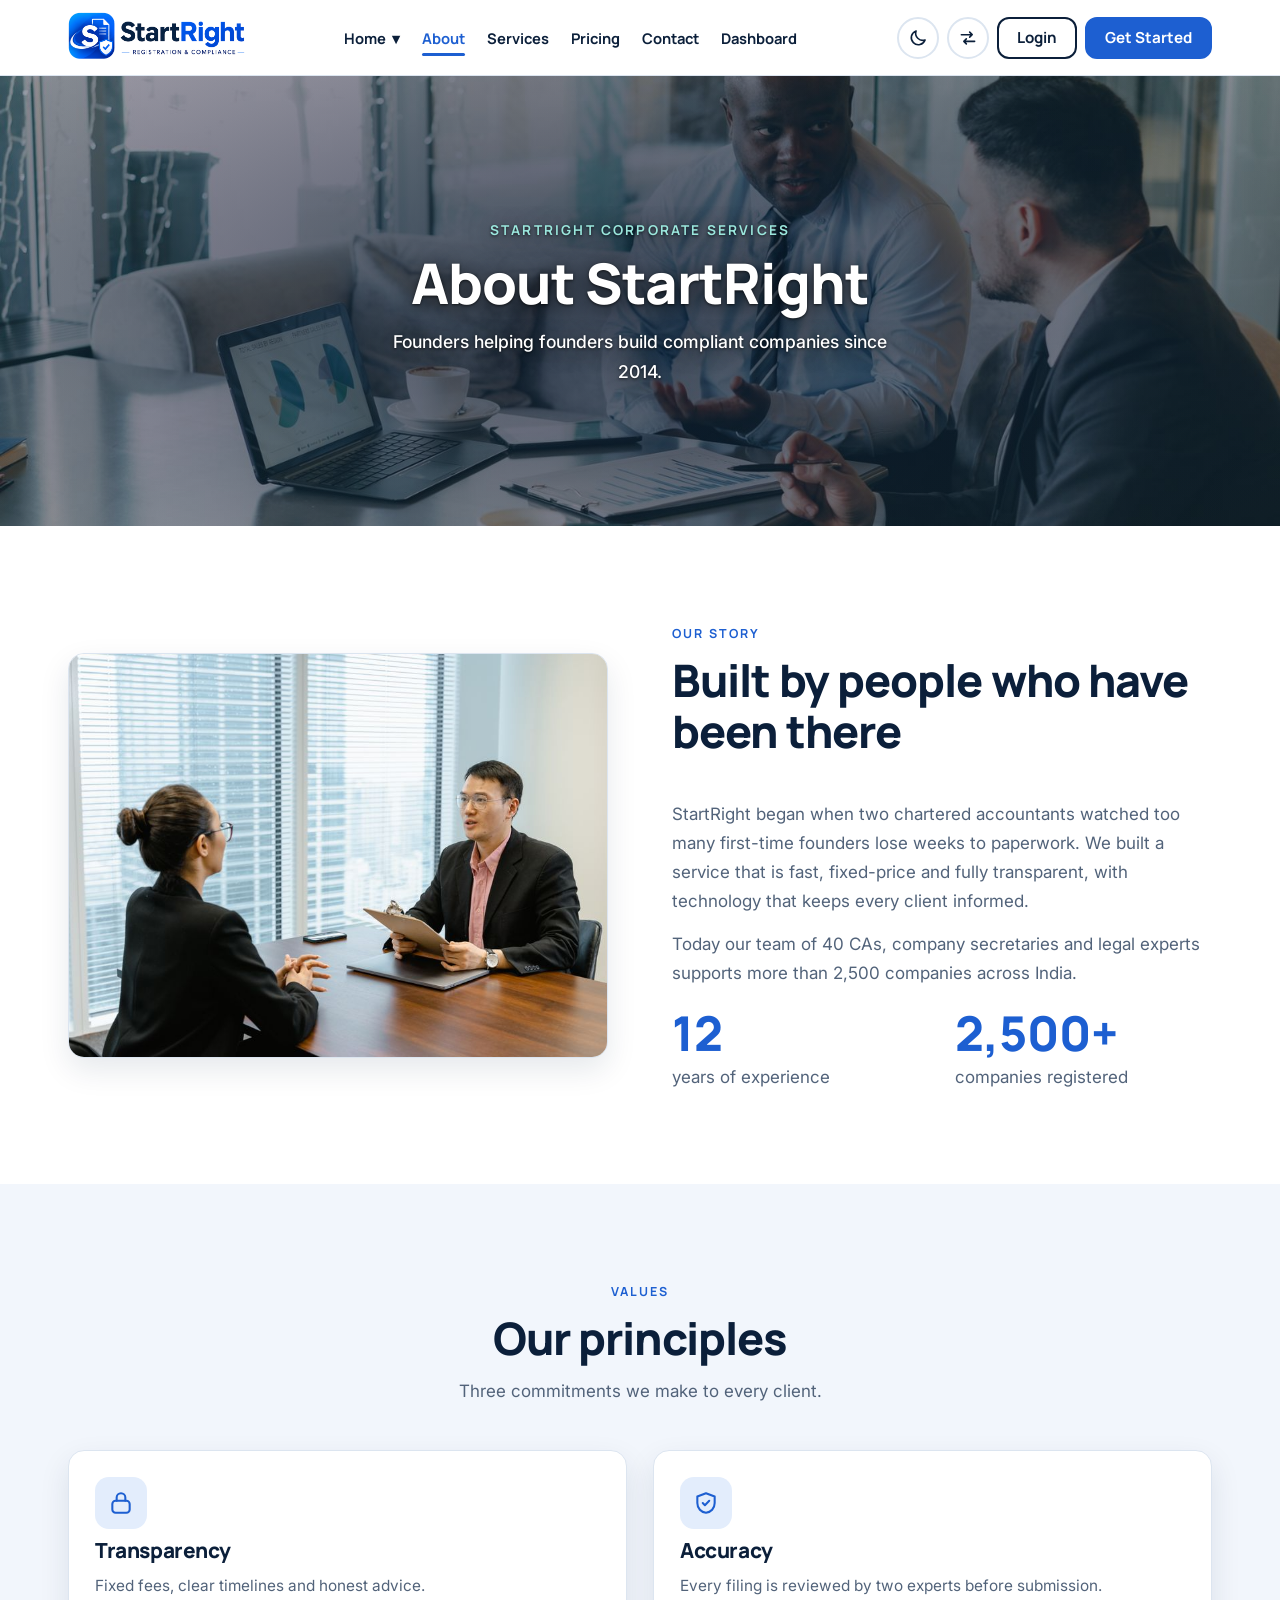
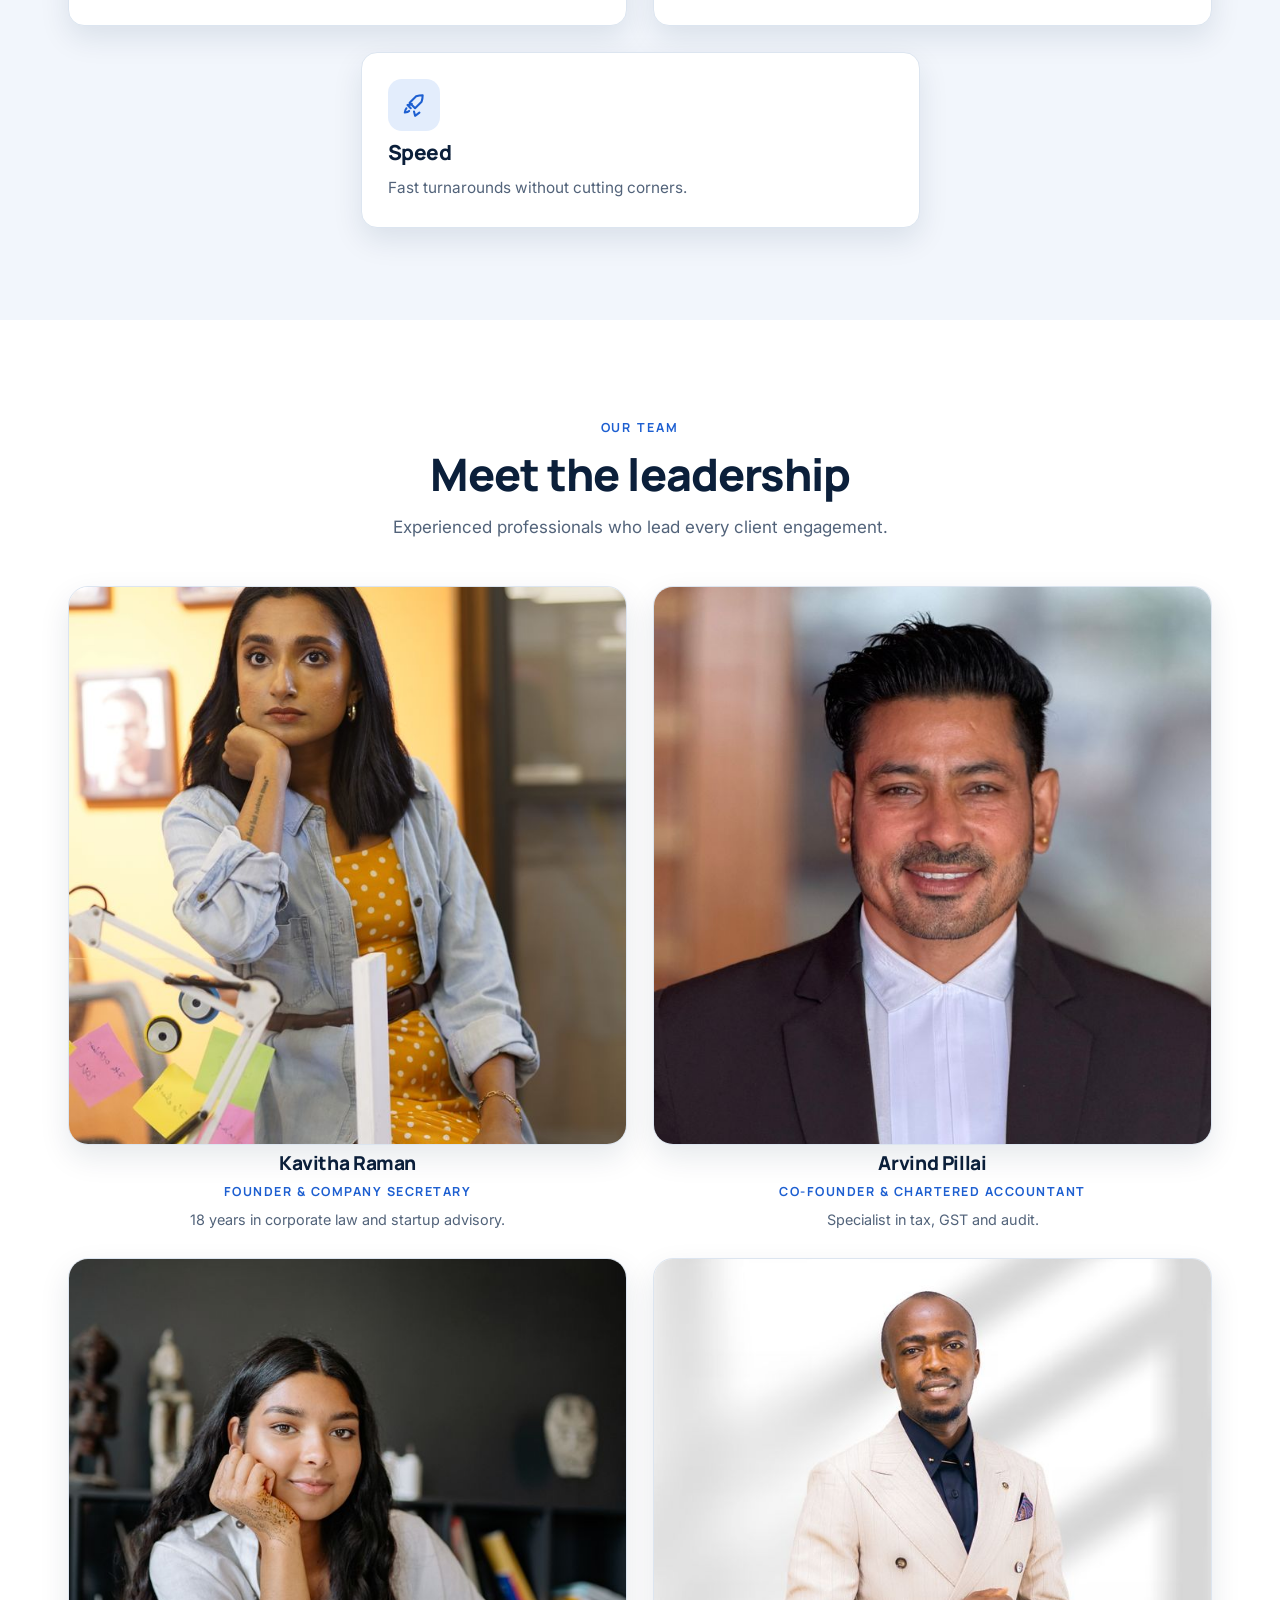
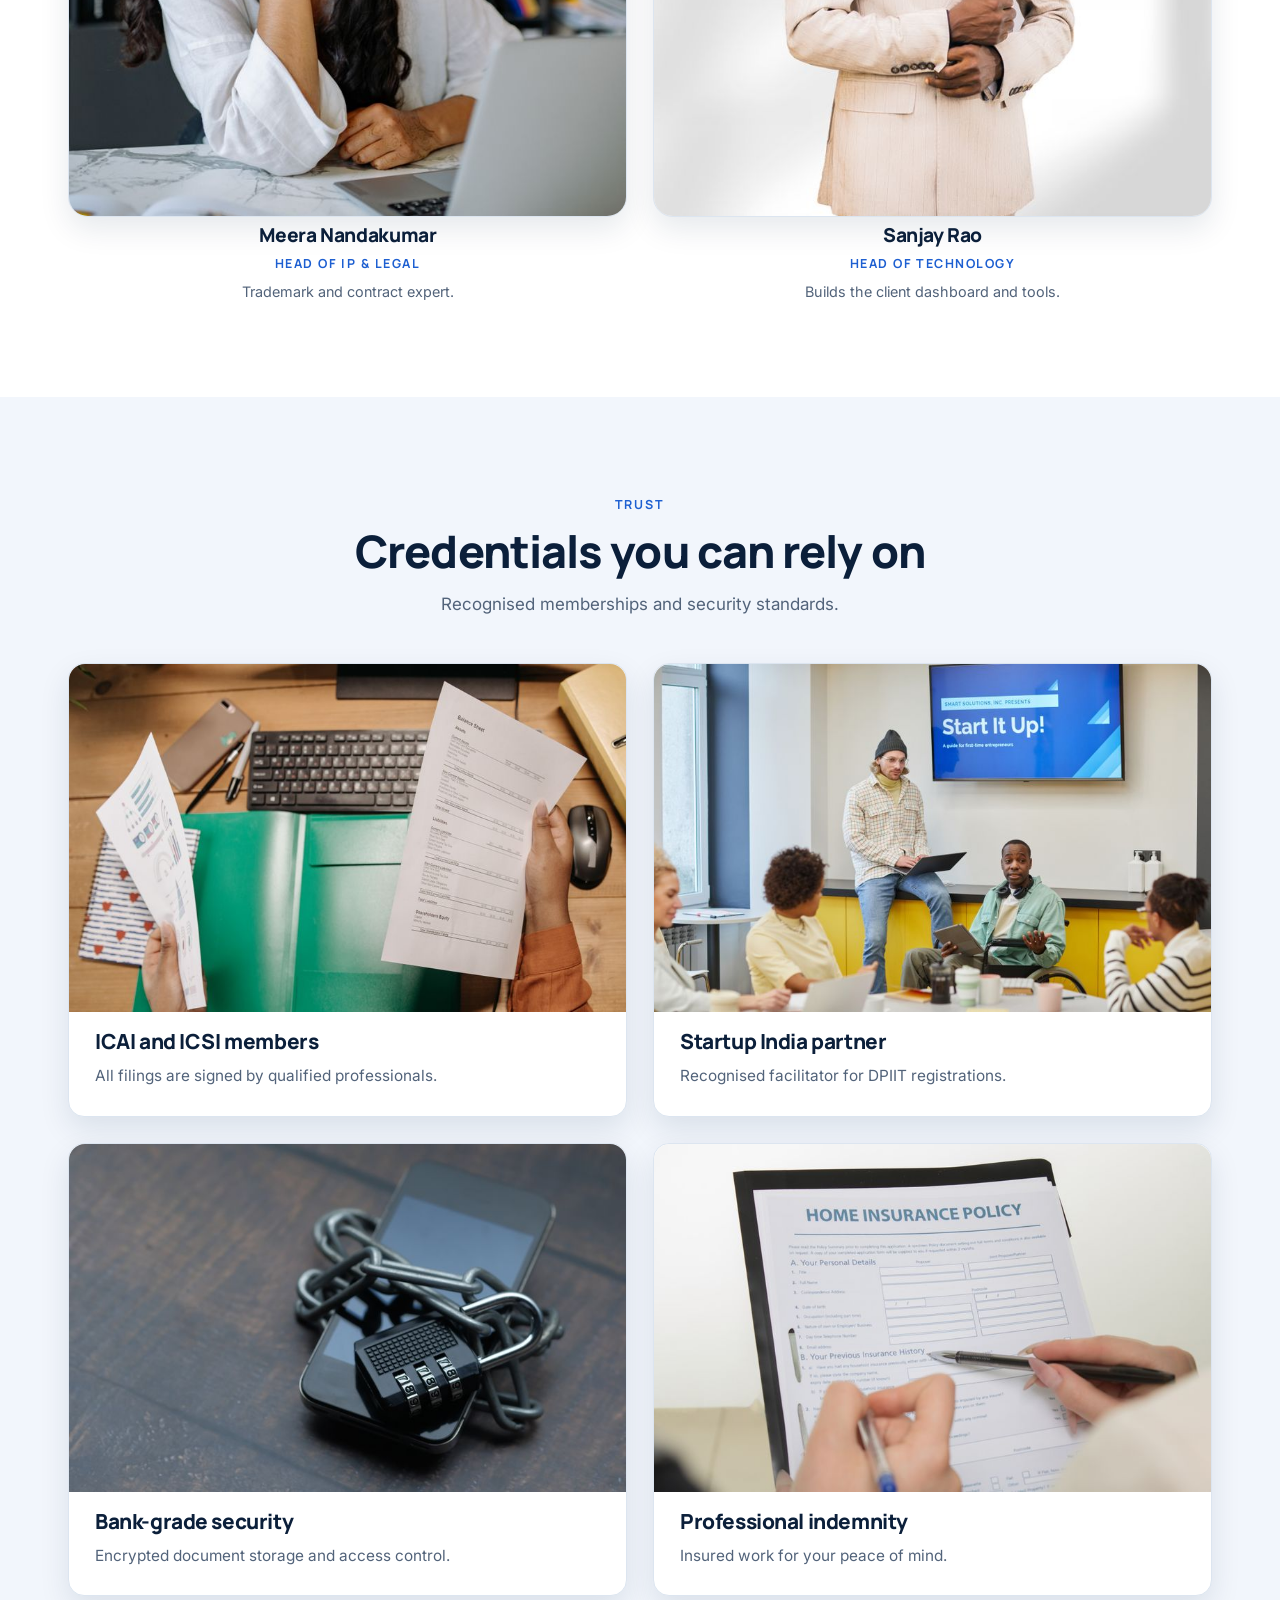
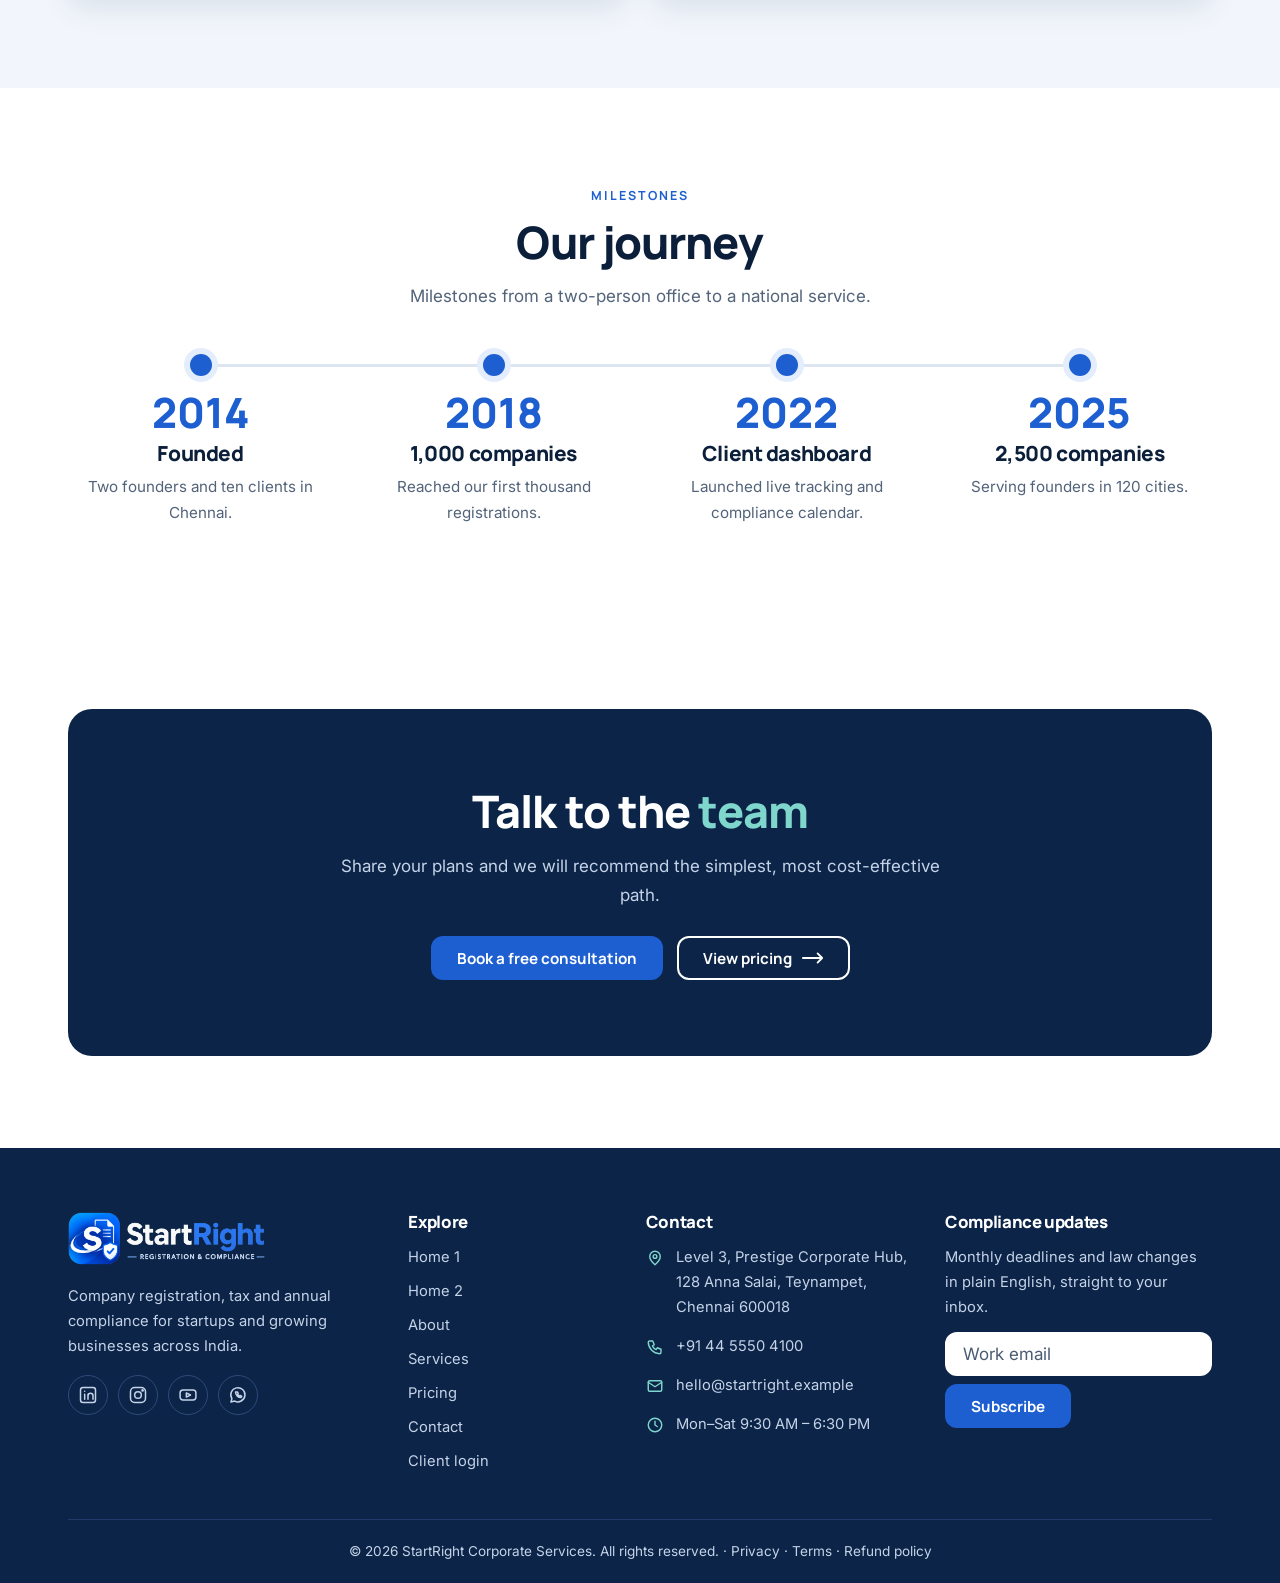
==== about.html @ e8609a31 "first commit" ====
<!DOCTYPE html>
<html lang="en" dir="ltr">
<head>
<meta charset="utf-8"><meta name="viewport" content="width=device-width, initial-scale=1">
<title>About — StartRight Corporate Services</title>
<meta name="description" content="About StartRight Corporate Services: our story, leadership and credentials.">
<link rel="icon" type="image/png" href="assets/img/logo-icon.png">
<link rel="preconnect" href="https://fonts.googleapis.com"><link rel="preconnect" href="https://fonts.gstatic.com" crossorigin>
<link href="https://fonts.googleapis.com/css2?family=Manrope:wght@500;600;700;800&family=Inter:wght@400;500;600&display=swap" rel="stylesheet">
<link rel="stylesheet" href="assets/css/style.css">
<script>try{var d=document.documentElement;d.dataset.theme=localStorage.getItem('theme')||'light';d.dir=localStorage.getItem('dir')||'ltr'}catch(e){}</script>
<script defer src="assets/js/main.js"></script>
</head>
<body data-page="about" data-layout="site">
<div id="site-nav"></div>
<main>
<section class="phero l"><div class="bgslot b3" aria-hidden="true"><img src="assets/images/pexels-photo-36766695.jpeg" alt="" loading="eager" decoding="async"></div><div class="wrap"><div class="hp"><span class="eyebrow">StartRight Corporate Services</span><h1>About StartRight</h1><p class="sub">Founders helping founders build compliant companies since 2014.</p></div></div></section>
<section class="sec "><div class="wrap"><div class="split rev"><div><div class="head l"><span class="eyebrow">Our story</span><br><h2>Built by people who have been there</h2></div><p>StartRight began when two chartered accountants watched too many first-time founders lose weeks to paperwork. We built a service that is fast, fixed-price and fully transparent, with technology that keeps every client informed.</p><p>Today our team of 40 CAs, company secretaries and legal experts supports more than 2,500 companies across India.</p><div class="grid g2" style="margin-top:22px"><div><div class="big">12</div><p style="margin-top:6px">years of experience</p></div><div><div class="big">2,500+</div><p style="margin-top:6px">companies registered</p></div></div></div><img class="ph r43" src="assets/images/pexels-photo-7643735.jpeg" alt="Chartered accountant advising a client on company documents" loading="lazy" decoding="async" width="900" height="675"></div></div></section>
<section class="sec alt"><div class="wrap"><div class="head"><span class="eyebrow">Values</span><br><h2>Our principles</h2><p>Three commitments we make to every client.</p></div><div class="grid "><div class="card"><div class="ic"><svg viewBox="0 0 24 24" aria-hidden="true"><rect x="4" y="10" width="16" height="11" rx="3"/><path d="M8 10V7a4 4 0 0 1 8 0v3"/></svg></div><h3>Transparency</h3><p>Fixed fees, clear timelines and honest advice.</p></div><div class="card"><div class="ic"><svg viewBox="0 0 24 24" aria-hidden="true"><path d="M12 3 20 6v6c0 5-3.5 8.5-8 9-4.5-.5-8-4-8-9V6z"/><path d="m9 12 2 2 4-4"/></svg></div><h3>Accuracy</h3><p>Every filing is reviewed by two experts before submission.</p></div><div class="card"><div class="ic"><svg viewBox="0 0 24 24" aria-hidden="true"><path d="M5 15c-1 1-1.5 4-1.5 4s3-.5 4-1.5M14 4c3-1 6-1 6-1s0 3-1 6l-6 6-5-5zM9 15l-3-3 4-1M12 18l1 4 4-3"/></svg></div><h3>Speed</h3><p>Fast turnarounds without cutting corners.</p></div></div></div></section>
<section class="sec "><div class="wrap"><div class="head"><span class="eyebrow">Our team</span><br><h2>Meet the leadership</h2><p>Experienced professionals who lead every client engagement.</p></div><div class="grid g4"><div class="person"><img class="ph r11" src="assets/images/pexels-photo-18890945.jpeg" alt="Portrait of Kavitha Raman" loading="lazy" decoding="async" width="900" height="900"><h3>Kavitha Raman</h3><span class="role">Founder & Company Secretary</span><p>18 years in corporate law and startup advisory.</p></div><div class="person"><img class="ph r11" src="assets/images/pexels-photo-38889899.jpeg" alt="Portrait of Arvind Pillai" loading="lazy" decoding="async" width="900" height="900"><h3>Arvind Pillai</h3><span class="role">Co-founder & Chartered Accountant</span><p>Specialist in tax, GST and audit.</p></div><div class="person"><img class="ph r11" src="assets/images/pexels-photo-8837809.jpeg" alt="Portrait of Meera Nandakumar" loading="lazy" decoding="async" width="900" height="900"><h3>Meera Nandakumar</h3><span class="role">Head of IP & Legal</span><p>Trademark and contract expert.</p></div><div class="person"><img class="ph r11" src="assets/images/pexels-photo-34521428.jpeg" alt="Portrait of Sanjay Rao" loading="lazy" decoding="async" width="900" height="900"><h3>Sanjay Rao</h3><span class="role">Head of Technology</span><p>Builds the client dashboard and tools.</p></div></div></div></section>
<section class="sec alt"><div class="wrap"><div class="head"><span class="eyebrow">Trust</span><br><h2>Credentials you can rely on</h2><p>Recognised memberships and security standards.</p></div><div class="grid g4"><div class="card"><div class="thumb"><img src="assets/images/pexels-photo-7658352.jpeg" alt="Chartered accountant reviewing a financial statement" loading="lazy" decoding="async"></div><h3>ICAI and ICSI members</h3><p>All filings are signed by qualified professionals.</p></div><div class="card"><div class="thumb"><img src="assets/images/pexels-photo-7495609.jpeg" alt="Founder presenting to a startup team in an office" loading="lazy" decoding="async"></div><h3>Startup India partner</h3><p>Recognised facilitator for DPIIT registrations.</p></div><div class="card"><div class="thumb"><img src="assets/images/pexels-photo-11391947.jpeg" alt="Smartphone with a security lock for protected data" loading="lazy" decoding="async"></div><h3>Bank-grade security</h3><p>Encrypted document storage and access control.</p></div><div class="card"><div class="thumb"><img src="assets/images/pexels-photo-7736032.jpeg" alt="Insurance policy document for professional indemnity" loading="lazy" decoding="async"></div><h3>Professional indemnity</h3><p>Insured work for your peace of mind.</p></div></div></div></section>
<section class="sec "><div class="wrap"><div class="head"><span class="eyebrow">Milestones</span><br><h2>Our journey</h2><p>Milestones from a two-person office to a national service.</p></div><div class="mile"><div class="m"><span class="yr">2014</span><h3>Founded</h3><p>Two founders and ten clients in Chennai.</p></div><div class="m"><span class="yr">2018</span><h3>1,000 companies</h3><p>Reached our first thousand registrations.</p></div><div class="m"><span class="yr">2022</span><h3>Client dashboard</h3><p>Launched live tracking and compliance calendar.</p></div><div class="m"><span class="yr">2025</span><h3>2,500 companies</h3><p>Serving founders in 120 cities.</p></div></div></div></div></section>
<section class="sec "><div class="wrap"><div class="cta"><h2>Talk to the <em>team</em></h2><p>Share your plans and we will recommend the simplest, most cost-effective path.</p><div class="btns"><a class="btn btn-p" href="contact.html#consult">Book a free consultation</a><a class="btn btn btn-w" href="pricing.html">View pricing <svg class="arr" viewBox="0 0 24 12" aria-hidden="true"><path d="M1 6h21M17 1l5 5-5 5"/></svg></a></div></div></div></section>
</main>
<div id="site-footer"></div>
</body></html>
---- assets/css/style.css ----
:root{--bg:#fff;--surface:#fff;--alt:#F2F6FC;--alt2:#E9F0FA;--ink:#0B1F3A;--muted:#52637A;--line:#DCE5F0;--navy:#0B2447;--blue:#1D5FD1;--blueD:#1448A8;--blueT:#1D5FD1;--teal:#0FA394;--soft:#E3EDFC;--sh:0 12px 30px rgba(11,36,71,.10);--nav-h:76px;--hero-h:clamp(380px,50vh,470px);--ctl:44px;--r:16px;--dhh:64px}
[data-theme=dark]{--bg:#0A1424;--surface:#12223B;--alt:#0E1B30;--alt2:#16294A;--ink:#EAF1FB;--muted:#A9B9CE;--line:#243A5C;--blueT:#8DB8FF;--soft:#1B3358;--sh:0 12px 30px rgba(0,0,0,.45)}
*{box-sizing:border-box;margin:0}html{scroll-behavior:smooth;scroll-padding-top:92px}
body{font:400 1.0625rem/1.7 "Inter",system-ui,-apple-system,"Segoe UI",sans-serif;background:var(--bg);color:var(--ink);overflow-wrap:anywhere}a{color:inherit;text-decoration:none}
h1,h2,h3,h4{font-family:"Manrope","Inter",sans-serif;font-weight:800;line-height:1.14;color:var(--ink);letter-spacing:-.02em}
h1{font-size:clamp(2.3rem,5.6vw,4rem)}h2{font-size:clamp(1.8rem,3.8vw,2.8rem)}h3{font-size:1.3rem}h4{font-size:1.05rem}
.wrap{width:100%;max-width:1200px;margin-inline:auto;padding-inline:clamp(14px,4vw,28px)}
.eyebrow{display:inline-block;color:var(--blueT);font:700 .78rem "Manrope",sans-serif;letter-spacing:.16em;text-transform:uppercase;margin-bottom:12px}
.sec{padding-block:clamp(56px,8vw,92px);background:var(--bg)}.sec.alt{background:var(--alt)}
.dk{--ink:#fff;--muted:#C5D3E8;--line:rgba(255,255,255,.2);--surface:#173466;--blueT:#8DB8FF;background:var(--navy);color:#fff}
.head{max-width:720px;margin:0 auto 44px;text-align:center}.head p{color:var(--muted);margin-top:14px}.head.l{margin-inline:0;text-align:start}
.btn{display:inline-flex;align-items:center;justify-content:center;gap:10px;height:var(--ctl);padding:0 24px;border-radius:12px;font:700 .95rem "Manrope",sans-serif;border:2px solid var(--ink);background:transparent;color:var(--ink);cursor:pointer;white-space:nowrap;transition:transform .15s,background .15s}
.btn:hover{transform:translateY(-2px)}.btn-p{background:var(--blue);border-color:var(--blue);color:#fff}.btn-p:hover{background:var(--blueD);border-color:var(--blueD)}.btn-w{border-color:#fff;color:#fff}.btns{display:flex;flex-wrap:wrap;gap:14px}
.arr{width:22px;height:12px;fill:none;stroke:currentColor;stroke-width:2;stroke-linecap:round;stroke-linejoin:round;flex:none}[dir=rtl] .arr{transform:scaleX(-1)}
:focus-visible{outline:3px solid var(--blue);outline-offset:2px}.dk :focus-visible,.hero1 :focus-visible,.hero2 :focus-visible,.phero :focus-visible{outline-color:#fff}
.sr{position:absolute;width:1px;height:1px;overflow:hidden;clip:rect(0 0 0 0);white-space:nowrap}
.slot{display:block;width:100%;background:var(--alt2);border:1px solid var(--line);border-radius:var(--r)}.r45{aspect-ratio:4/5}.r43{aspect-ratio:4/3}.r11{aspect-ratio:1/1}.r169{aspect-ratio:16/10}
.bgslot{position:absolute;inset:0;background:linear-gradient(135deg,#123A7A 0%,#0B2447 60%,#071A36 100%)}.bgslot.b2{background:linear-gradient(135deg,#0E5E7A 0%,#0B2447 70%)}.bgslot.b3{background:linear-gradient(135deg,#1B3F91 0%,#0B2447 65%)}.bgslot.b4{background:linear-gradient(135deg,#124A6B 0%,#08213F 65%)}
#site-nav{position:sticky;top:0;z-index:60}.nav{position:relative;background:var(--bg);border-bottom:1px solid var(--line);height:var(--nav-h)}
.nav .wrap{display:flex;align-items:center;justify-content:space-between;height:100%;gap:16px}
.logo{display:flex;align-items:center;gap:10px;flex:none}.logo .mk{width:42px;height:42px;border-radius:12px;background:var(--blue);color:#fff;display:grid;place-items:center;font:800 1.3rem "Manrope",sans-serif}
.logo .lt{display:grid;line-height:1}.logo b{font:800 1.3rem "Manrope",sans-serif;letter-spacing:.01em;color:var(--ink)}.logo small{font:600 .62rem "Manrope",sans-serif;letter-spacing:.14em;text-transform:uppercase;color:var(--blueT);margin-top:3px;white-space:nowrap}
.panel{position:absolute;inset-inline:0;top:var(--nav-h);flex-direction:column;align-items:stretch;gap:16px;background:var(--bg);border-bottom:1px solid var(--line);padding:16px clamp(14px,4vw,28px) 22px;max-height:calc(100vh - var(--nav-h));overflow-y:auto;display:none}.panel.open{display:flex}
.links{display:flex;flex-direction:column;list-style:none;padding:0}.links>li{position:relative}
.links a,.dd-btn{display:flex;align-items:center;justify-content:space-between;gap:6px;width:100%;padding:14px 12px;font:700 .95rem "Manrope",sans-serif;background:none;border:0;color:var(--ink);cursor:pointer;white-space:nowrap;border-radius:10px}.links .on{color:var(--blueT);background:var(--alt)}
.dd-menu{display:none;list-style:none;padding:0 0 0 14px}.dd.open .dd-menu{display:block}[dir=rtl] .dd-menu{padding:0 14px 0 0}.dd-menu small{display:block;font:500 .75rem Inter,sans-serif;color:var(--muted)}
.actions{display:flex;flex-wrap:wrap;align-items:center;gap:10px}.actions .btn{flex:1 1 140px}
.icon-btn{height:var(--ctl);width:var(--ctl);min-width:var(--ctl);border-radius:50%;border:2px solid var(--line);background:var(--surface);color:var(--ink);cursor:pointer;display:inline-grid;place-items:center;flex:none}.icon-btn svg{width:20px;height:20px;fill:none;stroke:currentColor;stroke-width:1.9;stroke-linecap:round;stroke-linejoin:round}
@media(hover:hover){.icon-btn:hover{background:var(--blue);border-color:var(--blue);color:#fff}}
.burger{display:inline-grid}.burger svg.x{display:none}.burger[aria-expanded=true] svg.m{display:none}.burger[aria-expanded=true] svg.x{display:block}.burger[aria-expanded=true]{background:var(--blue);border-color:var(--blue);color:#fff}
@media(min-width:1100px){.burger{display:none}.panel{display:contents!important}.links{flex-direction:row;align-items:center;gap:2px}.links a,.dd-btn{width:auto;padding:10px 13px}.links .on{background:none;box-shadow:inset 0 -3px 0 var(--blue)}
 .dd-menu{position:absolute;inset-inline-start:0;top:100%;min-width:220px;background:var(--surface);border:1px solid var(--line);border-radius:14px;box-shadow:var(--sh);padding:8px;z-index:5}[dir=rtl] .dd-menu{padding:8px}.actions{flex-wrap:nowrap}.actions .btn{flex:none}}
/* hero variants */
.hero1{position:relative;background:var(--navy);color:#fff;overflow:hidden}.hero1 .wrap{position:relative;z-index:1;display:grid;grid-template-columns:minmax(0,1.05fr) minmax(0,.95fr);gap:clamp(24px,5vw,64px);align-items:center;min-height:calc(100vh - var(--nav-h));min-height:calc(100svh - var(--nav-h));padding-block:48px}
.hero1 h1{color:#fff}.hero1 h1 em{font-style:normal;color:#7FD6CC}.hero1 .lead{color:#C5D3E8;margin:18px 0 26px;font-size:1.1rem;max-width:540px}.hero1 .eyebrow{color:#7FD6CC}
.trust{display:flex;flex-wrap:wrap;gap:10px 22px;margin-top:28px;color:#C5D3E8;font-size:.9rem}.trust b{color:#fff}
.hv{position:relative}.hv .slot{background:rgba(255,255,255,.08);border-color:rgba(255,255,255,.25);max-width:440px;margin-inline:auto}
.fcard{position:absolute;inset-inline-start:-4%;bottom:10%;width:min(300px,86%);background:var(--surface);color:var(--ink);border-radius:16px;padding:18px 20px;box-shadow:0 20px 44px rgba(0,0,0,.3)}.fcard h4{margin-bottom:10px}.fcard ul{list-style:none;padding:0;display:grid;gap:8px;font-size:.9rem}.fcard li{display:flex;gap:10px;align-items:center;color:var(--muted)}.fcard li::before{content:"✓";width:20px;height:20px;border-radius:50%;background:var(--teal);color:#fff;display:grid;place-items:center;font-size:.72rem;flex:none}.fcard li.cur::before{content:"●";background:var(--blue)}
@media(max-width:900px){.hero1 .wrap{grid-template-columns:minmax(0,1fr)}.hv{max-width:420px;margin-inline:auto;width:100%}.fcard{inset-inline-start:2%}}
.hero2{position:relative;display:grid;place-items:center;min-height:calc(100vh - var(--nav-h));min-height:calc(100svh - var(--nav-h));color:#fff;overflow:hidden;text-align:center;padding-block:56px}.hero2>.wrap{position:relative;z-index:1}.hero2 h1{color:#fff;max-width:860px;margin-inline:auto}.hero2 h1 em{font-style:normal;color:#7FD6CC}.hero2 .lead{color:#C5D3E8;max-width:640px;margin:16px auto 0;font-size:1.1rem}.hero2 .eyebrow{color:#7FD6CC}
.mat{background:var(--surface);color:var(--ink);border-radius:var(--r);padding:20px;margin:30px auto 0;max-width:880px;display:grid;grid-template-columns:repeat(3,minmax(0,1fr)) auto;gap:12px;text-align:start;box-shadow:0 20px 44px rgba(0,0,0,.3)}.mat select{height:48px;border:2px solid var(--line);border-radius:12px;padding:0 14px;background:var(--bg);color:var(--ink);font:inherit;width:100%}.mat output{grid-column:1/-1;font-size:.95rem;color:var(--muted);min-height:1.4em}
@media(max-width:900px){.mat{grid-template-columns:minmax(0,1fr)}}
.phero{position:relative;height:var(--hero-h);display:flex;align-items:center;overflow:hidden;color:#fff;background:var(--navy)}.phero>.wrap{position:relative;z-index:1}
.phero h1{font-size:clamp(2.1rem,5vw,3.5rem);color:#fff}.phero .sub{color:#C5D3E8;margin-top:12px;max-width:540px}.phero .eyebrow{color:#7FD6CC}
.phero.l .hp{border-inline-start:5px solid #7FD6CC;padding-inline-start:26px}.phero.c{text-align:center}.phero.c .sub{margin-inline:auto}.phero.r{text-align:end}.phero.r .hp{margin-inline-start:auto;max-width:640px;border-inline-end:5px solid #7FD6CC;padding-inline-end:26px}.phero.r .sub{margin-inline-start:auto}
.phero.f .hp{max-width:640px;background:rgba(7,26,54,.55);border:1px solid rgba(255,255,255,.28);padding:28px;border-radius:var(--r)}
.split{display:grid;grid-template-columns:repeat(2,minmax(0,1fr));gap:clamp(24px,5vw,72px);align-items:center}.split>*{min-width:0}.split.rev>:first-child{order:2}.split p{color:var(--muted);margin-top:14px}
@media(max-width:900px){.split{grid-template-columns:minmax(0,1fr)}.split.rev>:first-child{order:0}.split .slot{max-width:420px;margin-inline:auto}}
.grid{display:grid;gap:26px;grid-template-columns:repeat(3,minmax(0,1fr))}.grid.g4{grid-template-columns:repeat(4,minmax(0,1fr))}.grid.g2{grid-template-columns:repeat(2,minmax(0,1fr))}
@media(max-width:1366px){.grid,.grid.g4{grid-template-columns:repeat(2,minmax(0,1fr))}.grid:not(.g4):not(.g2):not(.lst)>:last-child:nth-child(odd){grid-column:1/-1;width:calc(50% - 13px);justify-self:center}}
@media(max-width:600px){.grid,.grid.g4,.grid.g2{grid-template-columns:minmax(0,1fr)}.grid:not(.g4):not(.g2):not(.lst)>:last-child:nth-child(odd){width:100%}}
.card{display:flex;flex-direction:column;gap:10px;background:var(--surface);border:1px solid var(--line);border-radius:var(--r);padding:26px;min-width:0;box-shadow:var(--sh)}.card p{color:var(--muted);font-size:.96rem}
.ic{width:52px;height:52px;border-radius:14px;background:var(--soft);color:var(--blueT);display:grid;place-items:center;flex:none}.ic svg{width:26px;height:26px;fill:none;stroke:currentColor;stroke-width:1.9;stroke-linecap:round;stroke-linejoin:round}
.big{font:800 3rem "Manrope",sans-serif;color:var(--blueT);line-height:1}
.svc{display:flex;flex-direction:column;gap:10px;background:var(--surface);border:1px solid var(--line);border-radius:var(--r);padding:26px;min-width:0;box-shadow:var(--sh);transition:transform .2s,border-color .2s}.svc:hover{transform:translateY(-5px);border-color:var(--blue)}.svc p{color:var(--muted);font-size:.95rem;min-height:3.2em}
.svc .from{margin-top:auto;display:flex;justify-content:space-between;align-items:baseline;border-top:1px solid var(--line);padding-top:14px}.svc .from span{color:var(--muted);font-size:.82rem}.svc .from b{font:800 1.4rem Manrope,sans-serif;color:var(--blueT)}.svc .more{font:700 .9rem Manrope,sans-serif;color:var(--blueT);display:inline-flex;gap:8px;align-items:center}
.cl{list-style:none;padding:0;display:grid;gap:10px;margin-top:6px}.cl li{display:flex;gap:10px;color:var(--muted);font-size:.93rem}.cl li::before{content:"";width:18px;height:18px;margin-top:4px;flex:none;border-radius:50%;background:var(--teal) url("data:image/svg+xml,%3Csvg xmlns='http://www.w3.org/2000/svg' viewBox='0 0 24 24' fill='none' stroke='%23fff' stroke-width='3.4' stroke-linecap='round' stroke-linejoin='round'%3E%3Cpath d='M6 12.5l4 4 8-9'/%3E%3C/svg%3E") center/11px no-repeat}
.chips{display:flex;flex-wrap:wrap;gap:10px;justify-content:center}.chip{display:inline-block;padding:5px 14px;border-radius:999px;background:var(--soft);font-size:.8rem;font-weight:700;color:var(--blueT);white-space:normal;text-align:center;max-width:100%}
.chip.ok{background:#D9F5EA;color:#0A5B3E}.chip.warn{background:#FFF0C7;color:#7A5200}.chip.bad{background:#FFE1DE;color:#9B1C12}.chip.nv{background:var(--alt2);color:var(--muted)}
[data-theme=dark] .chip.ok{background:#0F3F32;color:#8FF0CB}[data-theme=dark] .chip.warn{background:#4A3A10;color:#FFE08A}[data-theme=dark] .chip.bad{background:#4B1B17;color:#FFB4AB}
.band{padding-block:38px}.band .wrap{display:grid;grid-template-columns:repeat(4,1fr);gap:20px;text-align:center}.band b{display:block;font:800 2.6rem "Manrope",sans-serif;color:#7FD6CC}.band span{font-size:.92rem;color:#C5D3E8}@media(max-width:700px){.band .wrap{grid-template-columns:1fr 1fr}}
.stepper{display:grid;grid-template-columns:repeat(4,minmax(0,1fr));gap:24px;position:relative}.stepper::before{content:"";position:absolute;top:26px;inset-inline:12%;border-top:3px dashed var(--line)}.stepper div{position:relative;text-align:center}
.stepper i{width:54px;height:54px;border-radius:50%;background:var(--blue);color:#fff;display:grid;place-items:center;margin:0 auto 14px;font:800 1.3rem Manrope,sans-serif;font-style:normal}.stepper p{color:var(--muted);font-size:.93rem}
@media(max-width:1366px){.stepper{grid-template-columns:repeat(2,minmax(0,1fr));row-gap:32px}.stepper::before{display:none}}@media(max-width:600px){.stepper{grid-template-columns:minmax(0,1fr)}}
.days{display:grid;grid-template-columns:repeat(5,minmax(0,1fr));gap:16px}.days .d{background:var(--surface);border:1px solid var(--line);border-top:4px solid var(--blue);border-radius:var(--r);padding:20px;box-shadow:var(--sh)}.days .d b{font:800 1.1rem Manrope,sans-serif;color:var(--blueT);display:block;margin-bottom:6px}.days .d p{color:var(--muted);font-size:.9rem}
@media(max-width:1366px){.days{grid-template-columns:repeat(2,minmax(0,1fr))}}@media(max-width:600px){.days{grid-template-columns:minmax(0,1fr)}}
.zig{position:relative;display:grid;gap:30px;max-width:900px;margin-inline:auto}.zig::before{content:"";position:absolute;inset-block:0;inset-inline-start:50%;border-inline-start:3px dashed var(--line)}
.zi{display:grid;grid-template-columns:minmax(0,1fr) 56px minmax(0,1fr);gap:18px;align-items:center}.zi .n{width:56px;height:56px;border-radius:50%;background:var(--blue);color:#fff;display:grid;place-items:center;font:800 1.3rem Manrope,sans-serif;position:relative;z-index:1}
.zi .t{background:var(--surface);border:1px solid var(--line);border-radius:var(--r);padding:18px 22px;box-shadow:var(--sh)}.zi .t p{color:var(--muted);font-size:.93rem}.zi:nth-child(odd) .t{grid-column:1;grid-row:1;text-align:end}.zi .n{grid-column:2;grid-row:1}.zi:nth-child(even) .t{grid-column:3;grid-row:1}
@media(max-width:700px){.zig::before{inset-inline-start:28px}.zi,.zi:nth-child(n){grid-template-columns:56px minmax(0,1fr)}.zi .n,.zi:nth-child(n) .n{grid-column:1;grid-row:1}.zi .t,.zi:nth-child(n) .t{grid-column:2;grid-row:1;text-align:start}}
.plan{display:flex;flex-direction:column;gap:12px;background:var(--surface);border:2px solid var(--line);border-radius:var(--r);padding:30px;min-width:0}.plan.hot{border-color:var(--blue);box-shadow:var(--sh);position:relative}.plan.hot::before{content:"Most popular";position:absolute;top:-14px;inset-inline-start:24px;background:var(--blue);color:#fff;font:700 .72rem Manrope,sans-serif;letter-spacing:.1em;text-transform:uppercase;padding:5px 14px;border-radius:999px}
.plan .pr{font:800 2.6rem Manrope,sans-serif;color:var(--ink)}.plan .pr small{font:500 .9rem Inter,sans-serif;color:var(--muted)}.plan p{color:var(--muted);font-size:.95rem}.plan .btn{margin-top:auto}
.toggle{display:inline-flex;background:var(--alt2);border-radius:999px;padding:4px;margin-bottom:34px}.toggle button{height:42px;padding:0 24px;border:0;border-radius:999px;background:transparent;color:var(--ink);font:700 .9rem Manrope,sans-serif;cursor:pointer}.toggle button.on{background:var(--blue);color:#fff}
.tabs{display:flex;flex-wrap:wrap;gap:10px;margin-bottom:24px}.tabs.c{justify-content:center}.tabs button{height:var(--ctl);padding:0 22px;border-radius:999px;border:2px solid var(--line);background:var(--surface);color:var(--ink);font:700 .9rem Manrope,sans-serif;cursor:pointer}.tabs button.on{background:var(--blue);border-color:var(--blue);color:#fff}.tp{display:none}.tp.on{display:block}
.slay{display:grid;grid-template-columns:260px minmax(0,1fr);gap:40px;align-items:start}.sidenav{position:sticky;top:100px;display:grid;gap:6px;background:var(--surface);border:1px solid var(--line);border-radius:var(--r);padding:12px;box-shadow:var(--sh)}.sidenav a{padding:12px 14px;border-radius:10px;font:700 .92rem Manrope,sans-serif;color:var(--muted)}.sidenav a:hover{background:var(--alt);color:var(--ink)}.sidenav a.on{background:var(--blue);color:#fff}
.blk{background:var(--surface);border:1px solid var(--line);border-radius:var(--r);padding:clamp(22px,3vw,34px);box-shadow:var(--sh);margin-bottom:26px;scroll-margin-top:100px}.blk .two{margin-top:12px}.blk .hd{display:flex;justify-content:space-between;align-items:center;gap:12px;flex-wrap:wrap}
@media(max-width:900px){.slay{grid-template-columns:minmax(0,1fr)}.sidenav{position:static;display:flex;overflow-x:auto}.sidenav a{white-space:nowrap}}
.cta{position:relative;text-align:center;padding:clamp(40px,7vw,76px) clamp(20px,5vw,64px);background:var(--navy);color:#fff;border-radius:24px;overflow:hidden}.cta h2{color:#fff;max-width:760px;margin-inline:auto}.cta h2 em{font-style:normal;color:#7FD6CC}.cta p{color:#C5D3E8;max-width:620px;margin:16px auto 26px}.cta .btns{justify-content:center}
.ctasplit{display:grid;grid-template-columns:minmax(0,1.1fr) minmax(0,.9fr);gap:36px;align-items:center;text-align:start;background:var(--navy);color:#fff;border-radius:24px;padding:clamp(28px,5vw,60px)}.ctasplit h2{color:#fff}.ctasplit p{color:#C5D3E8;margin-top:12px}.ctasplit form{display:grid;gap:12px}.ctasplit input{height:50px;border-radius:12px;border:2px solid rgba(255,255,255,.3);background:rgba(255,255,255,.08);color:#fff;padding:0 16px;font:inherit}.ctasplit input::placeholder{color:#B5C6E0}.ctasplit .m{font-size:.9rem;color:#7FD6CC;min-height:1.2em}@media(max-width:900px){.ctasplit{grid-template-columns:minmax(0,1fr)}}
.tbl{overflow-x:auto;border:1px solid var(--line);border-radius:var(--r);background:var(--surface)}.tbl table{width:100%;border-collapse:collapse;min-width:620px}.tbl th,.tbl td{padding:14px 20px;text-align:start;border-bottom:1px solid var(--line);overflow-wrap:normal}.tbl th{background:var(--navy);color:#fff;font:700 .85rem Manrope,sans-serif;letter-spacing:.06em;text-transform:uppercase}.tbl tr:last-child td{border:0}.tbl td.y{color:var(--teal);font-weight:800}
@media(min-width:901px){.tbl td,.tbl th{white-space:nowrap}}
@media(max-width:900px){.tbl{overflow:visible;border:0;background:transparent}.tbl table,.tbl tbody,.tbl tr,.tbl td{display:block;width:100%;min-width:0}.tbl thead{display:none}.tbl tr{background:var(--surface);border:1px solid var(--line);border-radius:var(--r);padding:8px 20px;margin-bottom:16px}.tbl td{display:flex;justify-content:space-between;align-items:baseline;gap:16px;padding:11px 0;border-bottom:1px solid var(--line);text-align:end;overflow-wrap:anywhere}.tbl td:last-child{border:0}
 .tbl td::before{content:attr(data-label);color:var(--muted);font:700 .78rem Manrope,sans-serif;letter-spacing:.08em;text-transform:uppercase;text-align:start;flex:0 1 auto;max-width:55%;overflow-wrap:anywhere}.tbl td:first-child{font:800 1.1rem Manrope,sans-serif;justify-content:flex-start;text-align:start}.tbl td:first-child::before{display:none}}
:root{--chev:url("data:image/svg+xml,%3Csvg xmlns='http://www.w3.org/2000/svg' viewBox='0 0 24 24' fill='none' stroke='%231D5FD1' stroke-width='2.8' stroke-linecap='round' stroke-linejoin='round'%3E%3Cpath d='M6 9l6 6 6-6'/%3E%3C/svg%3E")}
.faqw{max-width:940px;margin-inline:auto}details{background:var(--surface);border:1px solid var(--line);border-radius:14px;padding:0 26px;margin-bottom:12px}details:focus-within,details[open]{border-color:var(--blue)}
summary{list-style:none;display:flex;justify-content:space-between;align-items:center;gap:20px;min-height:72px;cursor:pointer;font:700 1.05rem Manrope,sans-serif}summary::-webkit-details-marker{display:none}summary::after{content:"";width:34px;height:34px;border-radius:50%;flex:none;background:var(--chev) center/16px no-repeat,var(--soft);transition:transform .25s}details[open] summary::after{transform:rotate(180deg)}
details p{color:var(--muted);padding:0 52px 22px 0;margin:0}[dir=rtl] details p{padding:0 0 22px 52px}
.two{display:grid;grid-template-columns:minmax(0,1.6fr) minmax(0,1fr);gap:30px;align-items:start}.two.eq{align-items:stretch}.two.h{grid-template-columns:repeat(2,minmax(0,1fr))}@media(max-width:900px){.two,.two.h{grid-template-columns:minmax(0,1fr)}}
.side{background:var(--navy);color:#fff;border-color:var(--navy)}.side h3{color:#fff}.side p,.side li{color:#C5D3E8}
.mapbox{display:grid;grid-template-columns:minmax(0,1fr) minmax(0,2fr);gap:24px}.mapbox iframe{display:block;width:100%;height:100%;min-height:440px;border:0;border-radius:var(--r);box-shadow:var(--sh)}.mapcard{align-content:center}
.ci{display:flex;gap:12px;color:var(--muted);font-size:.95rem}.ci svg{width:20px;height:20px;margin-top:4px;flex:none;fill:none;stroke:var(--blueT);stroke-width:1.9;stroke-linecap:round;stroke-linejoin:round}@media(max-width:900px){.mapbox{grid-template-columns:minmax(0,1fr)}.mapbox iframe{min-height:340px}}
.form{display:grid;grid-template-columns:1fr 1fr;gap:18px;background:var(--surface);border:1px solid var(--line);border-radius:var(--r);padding:clamp(20px,4vw,36px);box-shadow:var(--sh)}.field{display:flex;flex-direction:column;gap:6px;min-width:0}.field.full{grid-column:1/-1}
.field label{font-weight:700;font-size:.88rem}.field input,.field select,.field textarea{width:100%;height:50px;padding:0 16px;border:2px solid var(--line);border-radius:12px;background:var(--bg);color:var(--ink);font:inherit}.field textarea{height:120px;padding:12px 16px;resize:vertical}.field input:focus,.field select:focus,.field textarea:focus{border-color:var(--blue);outline:none}
.field .err{color:#B3261E;font-size:.82rem;min-height:1.1em}[data-theme=dark] .field .err{color:#FFB4AB}.field .bad{border-color:#B3261E}.msg{grid-column:1/-1;padding:14px 18px;border-radius:12px;background:var(--alt);display:none;font-size:.93rem;border-inline-start:5px solid var(--blue)}.msg.show{display:block}@media(max-width:600px){.form{grid-template-columns:1fr}}
.qc{gap:14px}.qc .qm{font:800 4rem/.6 Manrope,sans-serif;color:var(--soft)}.qc p{font-size:1.02rem}.who{display:flex;gap:12px;align-items:center;margin-top:auto;padding-top:8px}.who small{display:block;color:var(--muted)}.av{width:48px;height:48px;border-radius:50%;background:var(--blue);color:#fff;display:grid;place-items:center;font:800 1rem Manrope,sans-serif;flex:none}
.person{text-align:center;display:flex;flex-direction:column;gap:8px}.person h3{font-size:1.2rem}.person .role{font:700 .78rem Manrope,sans-serif;letter-spacing:.12em;text-transform:uppercase;color:var(--blueT)}.person p{color:var(--muted);font-size:.9rem}
.yr{font:800 2.6rem Manrope,sans-serif;color:var(--blueT);line-height:1}
.foot{background:var(--navy);color:#C5D3E8;padding-top:64px}.foot .cols{display:grid;grid-template-columns:1.5fr 1fr 1.3fr 1.3fr;gap:32px}.foot .cols>*{min-width:0}.foot h4{color:#fff;font-size:1.05rem;margin-bottom:14px}.foot ul{list-style:none;padding:0;display:grid;gap:9px}.foot a:hover{color:#7FD6CC}.foot p,.foot li{font-size:.92rem}.foot .logo b{color:#fff}.foot .logo small{color:#7FD6CC}
.foot ul.ct{gap:14px}.foot ul.ct li{display:flex;gap:12px}.foot ul.ct svg{width:18px;height:18px;margin-top:4px;flex:none;fill:none;stroke:#7FD6CC;stroke-width:1.9;stroke-linecap:round;stroke-linejoin:round}
.soc{display:flex;flex-wrap:wrap;gap:10px;margin-top:16px}.soc a{width:40px;height:40px;border-radius:50%;border:1px solid #2E4A7A;display:grid;place-items:center}.soc svg{width:20px;height:20px;fill:none;stroke:currentColor;stroke-width:1.8;stroke-linecap:round;stroke-linejoin:round}.soc a:hover{background:var(--blue);color:#fff;border-color:var(--blue)}
.news{display:flex;gap:8px;margin-top:12px;flex-wrap:wrap}.news input{flex:1 1 140px;min-width:0;height:var(--ctl);border-radius:12px;border:2px solid #2E4A7A;background:#12305F;color:#fff;padding:0 16px;font:inherit}.news-m{font-size:.82rem;margin-top:8px;min-height:1.2em;color:#7FD6CC}
.copy{border-top:1px solid #1F3A6B;margin-top:44px;padding-block:20px;font-size:.85rem;text-align:center}@media(max-width:1000px){.foot .cols{grid-template-columns:repeat(2,minmax(0,1fr))}}@media(max-width:600px){.foot .cols{grid-template-columns:minmax(0,1fr)}}
.top{position:fixed;inset-block-end:20px;inset-inline-end:20px;width:48px;height:48px;border-radius:12px;border:0;background:var(--blue);color:#fff;font-size:1.3rem;font-weight:800;cursor:pointer;box-shadow:var(--sh);opacity:0;visibility:hidden;transition:.25s;z-index:40}.top.show{opacity:1;visibility:visible}
/* auth */
.auth-nav{background:var(--bg);border-bottom:1px solid var(--line);height:72px}.auth-nav .wrap{max-width:none;height:100%;display:flex;align-items:center;justify-content:space-between}.auth-nav .actions{flex-wrap:nowrap}
.auth{display:grid;grid-template-columns:repeat(2,minmax(0,1fr));min-height:calc(100vh - 72px)}.auth-img{position:relative;display:grid;align-content:end;padding:clamp(28px,5vw,64px);color:#fff;overflow:hidden;background:var(--navy)}.auth-img>div{position:relative;z-index:1}.auth-img h2{color:#fff;font-size:clamp(2rem,3.4vw,3rem)}.auth-img h2 em{font-style:normal;color:#7FD6CC}.auth-img .cl li{color:#D6E2F4}.auth-img .eyebrow{color:#7FD6CC}
.auth-form{display:grid;place-items:center;padding:clamp(28px,5vw,64px) clamp(16px,4vw,48px)}.auth-box{width:100%;max-width:460px}.auth-box h1{font-size:clamp(2rem,3.4vw,2.7rem)}.auth-box>p{color:var(--muted);margin:10px 0 24px}.auth-box .field{margin-bottom:16px}
.pw{position:relative}.pw input{padding-inline-end:52px}.pw button{position:absolute;inset-inline-end:6px;top:50%;transform:translateY(-50%);width:40px;height:40px;border:0;background:none;color:var(--muted);cursor:pointer}.pw svg{width:20px;height:20px;fill:none;stroke:currentColor;stroke-width:1.9;stroke-linecap:round;stroke-linejoin:round}
.auth-row{display:flex;justify-content:space-between;gap:12px;flex-wrap:wrap;align-items:center;margin-bottom:20px;font-size:.92rem}.auth-row label{display:inline-flex;gap:8px;align-items:center}.auth-row input,.agree input{width:18px;height:18px;accent-color:var(--blue)}.auth-row a,.auth-alt a{color:var(--blueT);font-weight:700}
.agree{display:flex;gap:10px;align-items:flex-start;font-size:.92rem;margin-bottom:18px}.agree input{margin-top:4px;flex:none}.auth-box .btn-p{width:100%;height:50px}
.or{display:flex;align-items:center;gap:14px;color:var(--muted);font-size:.85rem;margin:22px 0}.or::before,.or::after{content:"";flex:1;border-top:1px solid var(--line)}
.social{display:grid;grid-template-columns:1fr 1fr;gap:12px}.sbtn{display:flex;align-items:center;justify-content:center;gap:10px;height:50px;border:2px solid var(--line);border-radius:12px;background:var(--surface);color:var(--ink);font:700 .92rem Manrope,sans-serif;cursor:pointer;white-space:nowrap;padding:0 10px}.sbtn:hover{border-color:var(--blue)}.sbtn svg{width:20px;height:20px;flex:none}
@media(max-width:480px){.social{grid-template-columns:minmax(0,1fr)}}.auth-alt{margin-top:22px;text-align:center;color:var(--muted);font-size:.95rem}@media(max-width:899px){.auth{grid-template-columns:minmax(0,1fr)}.auth-img{display:none}}
/* dashboard */
body[data-layout=dash]{background:var(--alt)}
.dh{position:sticky;top:0;z-index:60;height:var(--dhh);background:var(--surface);border-bottom:1px solid var(--line);display:flex;align-items:center;justify-content:space-between;gap:12px;padding-inline:clamp(12px,2vw,24px)}.dh .logo .mk{width:36px;height:36px;font-size:1.1rem}.dh .logo b{font-size:1.15rem}.dh-r{display:flex;align-items:center;gap:10px}
.user{display:flex;align-items:center;gap:10px;padding:4px 14px 4px 4px;border:2px solid var(--line);border-radius:999px;height:var(--ctl)}.user .av{width:34px;height:34px;font-size:.85rem}.user span{font-weight:700;font-size:.88rem;white-space:nowrap}
.dash{display:grid;grid-template-columns:252px minmax(0,1fr);min-height:calc(100vh - var(--dhh))}
.sb{position:sticky;top:var(--dhh);height:calc(100vh - var(--dhh));display:flex;flex-direction:column;gap:4px;padding:18px 12px;background:var(--surface);border-inline-end:1px solid var(--line);overflow-y:auto}
.sb a{display:flex;align-items:center;gap:12px;padding:12px 14px;border-radius:12px;font:700 .93rem Manrope,sans-serif;color:var(--muted);white-space:nowrap}.sb a svg{width:20px;height:20px;fill:none;stroke:currentColor;stroke-width:1.9;stroke-linecap:round;stroke-linejoin:round;flex:none}.sb a:hover{background:var(--alt);color:var(--ink)}.sb a.on{background:var(--blue);color:#fff}.sb .out{margin-top:auto;border-top:1px solid var(--line);border-radius:0;padding-top:16px}.sb .out:hover{color:#B3261E}
.dm{padding:clamp(16px,3vw,34px);min-width:0}.dt-h{display:flex;flex-wrap:wrap;justify-content:space-between;align-items:center;gap:12px;margin-bottom:24px}.dt-h h1{font-size:clamp(1.7rem,3.2vw,2.3rem)}.dt-h p{color:var(--muted);font-size:.95rem}.pn{display:none}.pn.on{display:block}
.kpi{display:grid;gap:20px;grid-template-columns:repeat(4,minmax(0,1fr));margin-bottom:22px}.kpi .card{padding:20px 22px;gap:4px}.kpi .k-t{display:flex;justify-content:space-between;align-items:center;color:var(--muted);font-size:.9rem}.kpi .k-t .ic{width:40px;height:40px;border-radius:12px}.kpi .k-t .ic svg{width:20px;height:20px}.kpi b{font:800 2.1rem Manrope,sans-serif;line-height:1.1}.kpi small{color:#0A7A5A;font-weight:700}[data-theme=dark] .kpi small{color:#8FF0CB}
.dg{display:grid;gap:20px;grid-template-columns:repeat(2,minmax(0,1fr));margin-bottom:22px}.dg3{display:grid;gap:20px;grid-template-columns:repeat(3,minmax(0,1fr));margin-bottom:22px}
@media(max-width:1366px){.kpi,.dg3{grid-template-columns:repeat(2,minmax(0,1fr))}}@media(max-width:800px){.kpi,.dg,.dg3{grid-template-columns:minmax(0,1fr)}}
.ch{display:flex;justify-content:space-between;align-items:center;gap:10px;flex-wrap:wrap}.ch h3{font-size:1.1rem}.ch select{height:38px;border:2px solid var(--line);border-radius:10px;background:var(--surface);color:var(--ink);padding:0 10px;font:inherit;font-size:.88rem}
.svgc{width:100%;height:auto;display:block;overflow:visible}.svgc text{font:500 11px Inter,sans-serif;fill:var(--muted)}.svgc .grid-l{stroke:var(--line);stroke-width:1}.svgc .ln{fill:none;stroke:var(--blue);stroke-width:3;stroke-linecap:round;stroke-linejoin:round}.svgc .ar{fill:var(--blue);opacity:.12}.svgc .dot{fill:var(--surface);stroke:var(--blue);stroke-width:2.5}.svgc .bar{fill:var(--blue)}
.legend{display:flex;flex-wrap:wrap;gap:8px 16px;font-size:.85rem;color:var(--muted)}.legend i{display:inline-block;width:10px;height:10px;border-radius:3px;margin-inline-end:6px}
.donutw{display:grid;grid-template-columns:minmax(140px,190px) minmax(0,1fr);gap:20px;align-items:center}@media(max-width:480px){.donutw{grid-template-columns:minmax(0,1fr);justify-items:center}}.donut{width:100%;max-width:190px;height:auto}.donut text{font:800 22px Manrope,sans-serif;fill:var(--ink);text-anchor:middle}.donut .sub{font:500 10px Inter,sans-serif;fill:var(--muted)}
.pbar{height:10px;border-radius:99px;background:var(--line);overflow:hidden}.pbar i{display:block;height:100%;background:var(--blue);border-radius:99px}.goal{display:grid;gap:6px;margin-bottom:14px}.goal div{display:flex;justify-content:space-between;font-size:.9rem;gap:10px}.goal span{color:var(--muted)}
.toolbar{display:flex;flex-wrap:wrap;gap:12px;margin-bottom:18px}.toolbar select,.toolbar input{height:46px;padding:0 14px;border-radius:12px;border:2px solid var(--line);background:var(--surface);color:var(--ink);font:inherit;min-width:0;max-width:100%}.toolbar input{flex:1 1 200px}
.feed{list-style:none;padding:0;display:grid;gap:14px}.feed li{display:grid;grid-template-columns:40px minmax(0,1fr);gap:12px;align-items:start}.feed .ic{width:40px;height:40px;border-radius:12px}.feed .ic svg{width:18px;height:18px}.feed p{color:var(--ink);font-size:.93rem;margin:0}.feed small{color:var(--muted)}
.dl{display:grid;grid-template-columns:64px minmax(0,1fr) auto;gap:14px;align-items:center;padding:12px 0;border-bottom:1px solid var(--line)}.dl:last-child{border:0}.dl .tm{text-align:center;background:var(--soft);border-radius:12px;padding:8px 4px;line-height:1.1}.dl .tm b{display:block;font:800 1.2rem Manrope,sans-serif;color:var(--blueT)}.dl .tm span{font-size:.68rem;color:var(--muted);text-transform:uppercase}.dl h4{font-size:.98rem}.dl p{color:var(--muted);font-size:.85rem;margin:0}
.btn.sm{height:38px;padding:0 16px;font-size:.85rem;border-radius:10px}
.app{display:grid;gap:16px}.app .top-r{display:flex;justify-content:space-between;gap:12px;flex-wrap:wrap;align-items:flex-start}.app h3{font-size:1.2rem}.app .meta{color:var(--muted);font-size:.88rem}
.trk{list-style:none;padding:0;display:grid;grid-template-columns:repeat(6,minmax(0,1fr));gap:8px}.trk li{position:relative;text-align:center;font-size:.76rem;color:var(--muted);padding-top:34px}.trk li::before{content:"";position:absolute;top:0;inset-inline-start:50%;margin-inline-start:-13px;width:26px;height:26px;border-radius:50%;background:var(--alt2);border:2px solid var(--line)}.trk li::after{content:"";position:absolute;top:12px;inset-inline-start:calc(50% + 15px);width:calc(100% - 30px);height:2px;background:var(--line)}.trk li:last-child::after{display:none}
.trk li.done::before{background:var(--teal);border-color:var(--teal);content:"✓";color:#fff;display:grid;place-items:center;font-size:.8rem;line-height:22px;text-align:center}.trk li.done::after{background:var(--teal)}.trk li.cur::before{background:var(--blue);border-color:var(--blue);box-shadow:0 0 0 5px var(--soft)}.trk li.cur{color:var(--ink);font-weight:700}
@media(max-width:700px){.trk{grid-template-columns:minmax(0,1fr);gap:14px}.trk li{padding:0 0 0 40px;text-align:start;min-height:28px}.trk li::before{inset-inline-start:0;margin:0;top:0}.trk li::after{display:none}}
.dz{display:grid;place-items:center;text-align:center;gap:8px;padding:34px 20px;border:2px dashed var(--blue);border-radius:var(--r);background:var(--surface);cursor:pointer;margin-bottom:22px}.dz.over{background:var(--soft)}.dz b{font:800 1.15rem Manrope,sans-serif}.dz span{color:var(--muted);font-size:.92rem}.dz .ic{margin-inline:auto}
.cal-h{display:flex;justify-content:space-between;align-items:center;gap:12px;margin-bottom:14px;flex-wrap:wrap}.cal-h h3{font-size:1.3rem}.cal-n{display:flex;gap:8px}.cal-n button{height:40px;width:40px;border-radius:10px;border:2px solid var(--line);background:var(--surface);color:var(--ink);cursor:pointer;font-size:1.1rem}[dir=rtl] .cal-n button{transform:scaleX(-1)}
.cal{display:grid;grid-template-columns:repeat(7,minmax(0,1fr));gap:6px}.cal .dn{text-align:center;font:700 .72rem Manrope,sans-serif;color:var(--muted);text-transform:uppercase;padding:6px 0}.cal button{min-height:78px;border:1px solid var(--line);border-radius:10px;background:var(--surface);color:var(--ink);padding:6px;display:flex;flex-direction:column;align-items:flex-start;gap:4px;cursor:pointer;font:600 .85rem Inter,sans-serif;text-align:start}.cal button.out{opacity:.4}.cal button.today{border-color:var(--blue);box-shadow:inset 0 0 0 1px var(--blue)}.cal button.sel{background:var(--soft)}.cal .dots{display:flex;flex-wrap:wrap;gap:3px}.cal .dots i{width:8px;height:8px;border-radius:50%;background:var(--blue)}.cal .dots i.g{background:#0FA394}.cal .dots i.t{background:#E5A100}.cal .dots i.r{background:#D13B3B}
@media(max-width:600px){.cal button{min-height:52px;padding:4px}.cal .dots i{width:6px;height:6px}}
.modal{position:fixed;inset:0;background:rgba(7,20,40,.65);display:none;place-items:center;z-index:100;padding:16px}.modal.on{display:grid}.modal .box{background:var(--surface);border-radius:var(--r);padding:28px;max-width:480px;width:100%;box-shadow:var(--sh);display:grid;gap:14px;max-height:90vh;overflow-y:auto}
.empty{padding:28px;text-align:center;color:var(--muted);border:2px dashed var(--line);border-radius:var(--r)}.toast{position:fixed;inset-inline:16px;bottom:20px;margin-inline:auto;max-width:440px;background:var(--navy);color:#fff;padding:14px 20px;border-radius:12px;box-shadow:var(--sh);z-index:120;display:none;text-align:center}.toast.on{display:block}
.dm .tbl th{background:var(--alt2);color:var(--ink)}[data-theme=dark] .dm .tbl th{background:#173466;color:#fff}
@media(max-width:1024px){.dash{grid-template-columns:minmax(0,1fr)}.sb{top:var(--dhh);height:auto;flex-direction:row;overflow-x:auto;padding:8px 12px;gap:6px;border-inline-end:0;border-bottom:1px solid var(--line);z-index:40}.sb .out{display:none}.user span:not(.av){display:none}.user{padding:4px}}@media(min-width:1025px){.dh-out{display:none}}
@media(max-width:560px){.dh .logo .lt{display:none}}@media(max-width:340px){:root{--dhh:116px}.dh{flex-wrap:wrap;justify-content:center;align-content:center;gap:8px}.dh-r{flex-wrap:wrap;justify-content:center}}
@media(max-width:420px){.logo .mk{width:36px;height:36px}.logo b{font-size:1.15rem}}@media(max-width:300px){.logo .lt{display:none}}@media(max-width:360px){.btn{white-space:normal;height:auto;min-height:var(--ctl);padding:8px 14px;text-align:center;line-height:1.15}}
/* ===== layout refinements ===== */
/* nav: all links visible from 1100px (Nest Hub Max etc.), same width as footer */
@media(min-width:1100px){.links a,.dd-btn{padding:10px 10px;font-size:.92rem}.nav .actions{gap:8px}.nav .actions .btn{height:42px;padding:0 18px}.nav .icon-btn{height:42px;width:42px;min-width:42px}.nav .wrap{gap:12px}}
@media(min-width:1100px) and (max-width:1299px){.nav .logo small{display:none}}
/* equal title heights so text lines up across cards on wide screens */
@media(min-width:1367px){.grid.g4 .card h3,.grid.g4 .svc h3,.svc h3{min-height:2.3em}.grid.g4 .person .role{display:flex;justify-content:center;align-items:flex-start;min-height:2.9em;line-height:1.45}}
.svc p{min-height:3.4em}
.plan p{min-height:3.4em}.plan .cl{flex:1}
/* home 1: why us */
.why{display:grid;grid-template-columns:minmax(0,.9fr) minmax(0,1.4fr);gap:clamp(24px,4vw,48px);align-items:stretch}
.why-l{background:var(--navy);color:#fff;border-radius:24px;padding:clamp(28px,4vw,48px);display:flex;flex-direction:column;justify-content:center;gap:16px}.why-l h2{color:#fff}.why-l .eyebrow{color:#7FD6CC;margin:0}.why-l p{color:#C5D3E8}.why-l .btn{align-self:flex-start;margin-top:8px}
.why-r{display:grid;grid-template-columns:repeat(2,minmax(0,1fr));gap:20px}
.why-r .card{display:grid;grid-template-columns:52px minmax(0,1fr);column-gap:16px;row-gap:4px;align-content:center;align-items:start}.why-r .card .ic{grid-row:1/3}.why-r .card h3{font-size:1.1rem;align-self:end}.why-r .card p{grid-column:2}
@media(max-width:1100px){.why{grid-template-columns:minmax(0,1fr)}}@media(max-width:640px){.why-r{grid-template-columns:minmax(0,1fr)}}
/* home 2: matcher */
.mat{max-width:1000px;grid-template-columns:repeat(3,minmax(0,1fr)) auto;align-items:center}.mat select{font-size:.95rem;padding:0 12px;text-overflow:ellipsis}.mat .btn{height:48px}
.mat output:empty{display:none}.mat output{background:var(--alt);border-inline-start:5px solid var(--blue);border-radius:10px;padding:12px 16px;color:var(--ink);line-height:1.5}
@media(max-width:1000px){.mat{grid-template-columns:repeat(2,minmax(0,1fr))}.mat .btn{grid-column:1/-1}}@media(max-width:640px){.mat{grid-template-columns:minmax(0,1fr)}}
/* coverage tiles */
.cover{display:grid;grid-template-columns:repeat(4,minmax(0,1fr));gap:16px}.cv{display:flex;align-items:center;gap:12px;background:var(--surface);border:1px solid var(--line);border-radius:14px;padding:16px 18px;font:700 .95rem Manrope,sans-serif;color:var(--ink);box-shadow:var(--sh);min-height:64px}.cv::before{content:"";width:26px;height:26px;border-radius:8px;flex:none;background:var(--soft) url("data:image/svg+xml,%3Csvg xmlns='http://www.w3.org/2000/svg' viewBox='0 0 24 24' fill='none' stroke='%231D5FD1' stroke-width='3' stroke-linecap='round' stroke-linejoin='round'%3E%3Cpath d='M6 12.5l4 4 8-9'/%3E%3C/svg%3E") center/14px no-repeat}
@media(max-width:1100px){.cover{grid-template-columns:repeat(3,minmax(0,1fr))}}@media(max-width:760px){.cover{grid-template-columns:repeat(2,minmax(0,1fr))}}@media(max-width:420px){.cover{grid-template-columns:minmax(0,1fr)}}
/* services tabs: list layout */
.grid.lst{grid-template-columns:minmax(0,1fr);gap:0;max-width:820px;margin-inline:auto;background:var(--surface);border:1px solid var(--line);border-radius:20px;box-shadow:var(--sh);overflow:hidden}
.lst .card{display:grid;grid-template-columns:52px minmax(0,1fr) auto;column-gap:20px;row-gap:2px;align-items:center;border:0;border-bottom:1px solid var(--line);border-radius:0;box-shadow:none;padding:22px 28px}.lst .card:last-child{border-bottom:0}.lst .card .ic{grid-row:1/3}.lst .card h3{font-size:1.15rem;align-self:end}.lst .card p{align-self:start;grid-column:2}.lst .card::after{content:"→";grid-column:3;grid-row:1/3;color:var(--blueT);font-weight:800;font-size:1.2rem}[dir=rtl] .lst .card::after{content:"←"}
@media(max-width:480px){.lst .card{padding:18px;column-gap:14px}.lst .card::after{display:none}.lst .card{grid-template-columns:52px minmax(0,1fr)}}
/* timeline (days) */
.days{grid-template-columns:minmax(0,1fr);gap:0;max-width:780px;margin-inline:auto;position:relative}
.days .d{display:grid;grid-template-columns:110px minmax(0,1fr);column-gap:28px;align-items:center;background:none;border:0;box-shadow:none;border-radius:0;padding:0 0 26px;position:relative}.days .d:last-child{padding-bottom:0}
.days .d b{margin:0;display:grid;place-items:center;height:44px;border-radius:999px;background:var(--blue);color:#fff;font-size:.98rem;position:relative;z-index:1}
.days .d::before{content:"";position:absolute;top:22px;bottom:-22px;left:54px;border-left:3px dashed var(--line)}.days .d:last-child::before{display:none}
.days .d p{background:var(--surface);border:1px solid var(--line);border-radius:14px;padding:14px 20px;box-shadow:var(--sh);font-size:.95rem}
@media(max-width:1366px){.days{grid-template-columns:minmax(0,1fr)}}@media(max-width:520px){.days .d{grid-template-columns:84px minmax(0,1fr);column-gap:16px}.days .d::before{left:41px}.days .d b{font-size:.85rem}}
/* milestones */
.mile{display:grid;grid-template-columns:repeat(4,minmax(0,1fr));gap:28px;position:relative}
.mile .m{position:relative;padding-top:38px;text-align:center;display:flex;flex-direction:column;gap:8px;align-items:center}.mile .m p{color:var(--muted);font-size:.95rem}
.mile .m::before{content:"";position:absolute;top:0;left:50%;width:22px;height:22px;margin-left:-11px;border-radius:50%;background:var(--blue);box-shadow:0 0 0 6px var(--soft);z-index:1}
.mile .m::after{content:"";position:absolute;top:10px;left:50%;width:calc(100% + 28px);border-top:3px solid var(--line)}.mile .m:last-child::after{display:none}
@media(max-width:800px){.mile{grid-template-columns:minmax(0,1fr);gap:0}.mile .m{text-align:start;align-items:flex-start;padding:0 0 30px 44px}.mile .m:last-child{padding-bottom:0}.mile .m::before{left:0;top:6px;margin-left:0}.mile .m::after{left:10px;top:28px;width:0;height:calc(100% - 22px);border-top:0;border-left:3px solid var(--line)}}
/* documents checklist box */
.card.doc{max-width:560px;margin-inline:auto;align-items:center;padding:30px 34px}.card.doc .cl{width:fit-content;max-width:100%}
/* contact aside + map card */
.two.eq{align-items:stretch}.side .cl{margin-bottom:4px}.side .wa{margin-top:10px;align-self:flex-start;background:#fff;color:var(--navy);border-color:#fff}
.mapcard{justify-content:center;gap:16px}.mapbox{align-items:stretch}
/* auth nav sticky */
#auth-nav{position:sticky;top:0;z-index:60}
/* footer newsletter contrast */
.news input{background:#fff;color:#0B1F3A;border-color:#fff}.news input::placeholder{color:#4A5B73;opacity:1}.news input:focus{outline:3px solid #7FD6CC;outline-offset:2px}.foot :focus-visible{outline-color:#7FD6CC}
/* plans and testimonials stay 3-up on laptops */
@media(min-width:900px){.grid:has(>.plan),.grid:has(>.qc){grid-template-columns:repeat(3,minmax(0,1fr))}.grid:has(>.plan)>:last-child,.grid:has(>.qc)>:last-child{grid-column:auto!important;width:auto!important}}
/* ===== photography ===== */
.bgslot{overflow:hidden}.bgslot img{position:absolute;inset:0;width:100%;height:100%;object-fit:cover}
.bgslot::after{content:"";position:absolute;inset:0;background:linear-gradient(135deg,rgba(11,36,71,.9) 0%,rgba(11,36,71,.78) 55%,rgba(7,26,54,.88) 100%)}
.ph{display:block;width:100%;height:auto;object-fit:cover;border-radius:var(--r);border:1px solid var(--line);background:var(--alt2)}
.ph.r45{aspect-ratio:4/5}.ph.r43{aspect-ratio:4/3}.ph.r11{aspect-ratio:1/1}
.hv .ph{max-width:440px;margin-inline:auto;border-color:rgba(255,255,255,.25);box-shadow:0 24px 50px rgba(0,0,0,.35)}
.split .ph{box-shadow:var(--sh)}
.person .ph{border-radius:20px;box-shadow:var(--sh)}
/* contact aside: photo fills remaining height, no blank area */
.side{display:flex;flex-direction:column}.side .side-img{flex:1 1 auto;min-height:180px;margin-top:18px;border:0;border-radius:14px;height:auto}.side .wa{margin-top:16px}
/* mobile table: every row separated, including the last card */
@media(max-width:900px){.tbl tr:last-child td{border-bottom:1px solid var(--line)}.tbl tr td:last-child,.tbl tr:last-child td:last-child{border-bottom:0}}
/* dashboard calendar stacks on small screens */
@media(max-width:900px){.dg[style*="grid-template-columns"]{grid-template-columns:minmax(0,1fr)!important}}
.dl>div{min-width:0}.dl h4,.dl p{overflow-wrap:anywhere}
@media(max-width:480px){.dl{grid-template-columns:56px minmax(0,1fr)}.dl .chip{grid-column:2;justify-self:start}}
/* ===== logo (light + dark) ===== */
.logo .lg{height:46px;width:auto;display:block}.logo .lg-d,.logo .lg-i{display:none}
[data-theme=dark] .logo .lg-l{display:none}[data-theme=dark] .logo .lg-d{display:block}
.foot .logo .lg-l{display:none}.foot .logo .lg-d{display:block}.foot .logo .lg{height:52px}
.dh .logo .lg{height:38px}.auth-nav .logo .lg{height:44px}
@media(max-width:420px){.nav .logo .lg{height:38px}}
@media(max-width:560px){.dh .logo .lg-l,.dh .logo .lg-d{display:none!important}.dh .logo .lg-i{display:block;height:38px;width:auto}}
/* ===== photo thumbnails replace icons ===== */
.svc>.thumb,.card>.thumb{margin:-26px -26px 8px;aspect-ratio:16/10;overflow:hidden;border-radius:var(--r) var(--r) 0 0;background:var(--alt2);flex:none}
.thumb img{display:block;width:100%;height:100%;object-fit:cover;transition:transform .4s}.svc:hover .thumb img,.card:hover>.thumb img{transform:scale(1.05)}
.lst a.card{color:inherit;grid-template-columns:84px minmax(0,1fr) auto;transition:background .2s}.lst a.card:hover{background:var(--alt)}.lst a.card:hover::after{transform:translateX(4px)}.lst a.card::after{transition:transform .2s}
.lst .card>.thumb{margin:0;grid-row:1/3;width:84px;height:84px;aspect-ratio:auto;border-radius:14px}
@media(max-width:480px){.lst a.card,.lst .card{grid-template-columns:72px minmax(0,1fr)}.lst .card>.thumb{width:72px;height:72px}}
img.av{object-fit:cover;background:var(--alt2)}
/* ===== first-section images: lighter overlay, centred text (not home 1 / dashboard) ===== */
.bgslot::after{background:linear-gradient(180deg,rgba(7,26,54,.38) 0%,rgba(7,26,54,.52) 100%)}
.hero1 .bgslot::after{background:linear-gradient(135deg,rgba(11,36,71,.9) 0%,rgba(11,36,71,.78) 55%,rgba(7,26,54,.88) 100%)}
.phero .hp{text-align:center;margin-inline:auto;max-width:760px}.phero .sub{margin-inline:auto}
.phero.l .hp,.phero.r .hp{border:0;padding-inline:0;margin-inline:auto;max-width:760px}.phero.r .sub{margin-inline:auto}
.phero.f .hp{background:rgba(7,26,54,.4);backdrop-filter:blur(2px)}
.phero h1,.phero .sub,.phero .eyebrow,.hero2 h1,.hero2 .lead,.hero2 .eyebrow,.auth-img h2,.auth-img li,.auth-img .eyebrow{text-shadow:0 2px 14px rgba(0,0,0,.6)}
.phero .sub,.hero2 .lead,.auth-img li{color:#fff}
.auth-img{align-content:center;text-align:center}.auth-img .cl{width:fit-content;margin-inline:auto;text-align:start}
/* ===== desktop nav: clean active underline ===== */
@media(min-width:1100px){.links .on,.links .dd-btn.on{background:none;box-shadow:none;border-radius:10px;position:relative}.links>li>a.on::after,.links .dd-btn.on::after{content:"";position:absolute;inset-inline:10px;bottom:2px;height:3px;border-radius:3px;background:var(--blue)}.dd-menu a.on::after{display:none}.dd-menu .on{background:var(--alt);box-shadow:none}}
.nav .logo .lg{height:52px}.foot .logo .lg{height:58px}

/* ===== first-section contrast: strong navy overlay so all hero text is readable ===== */
.bgslot::after{background:linear-gradient(180deg,rgba(6,22,46,.78) 0%,rgba(6,22,46,.86) 100%)}
.hero1 .bgslot::after{background:linear-gradient(135deg,rgba(11,36,71,.92) 0%,rgba(11,36,71,.82) 55%,rgba(7,26,54,.9) 100%)}
.phero h1,.hero2 h1{text-shadow:0 2px 18px rgba(0,0,0,.55)}
.phero .sub,.hero2 .lead,.hero1 .lead{color:#fff;font-size:1.1rem;font-weight:500}
.phero .eyebrow,.hero2 .eyebrow,.hero1 .eyebrow,.auth-img .eyebrow{color:#9BE7DD;font-size:.85rem;text-shadow:0 1px 8px rgba(0,0,0,.7)}
.phero.f .hp{background:rgba(6,22,46,.62);backdrop-filter:blur(3px)}
.trust,.trust span{color:#E4ECF8}
/* ===== login / create account: full-bleed photo panel + clean form panel ===== */
.auth{min-height:calc(100vh - 72px);min-height:calc(100svh - 72px)}
.auth-img{align-content:center;justify-items:start;text-align:start;padding:clamp(32px,6vw,80px);min-height:100%}
.auth-img>div:not(.bgslot){position:relative;z-index:1;max-width:560px}
.auth-img .bgslot{position:absolute;inset:0;z-index:0}
.auth-img .bgslot::after{background:linear-gradient(90deg,rgba(6,22,46,.86) 0%,rgba(6,22,46,.7) 100%)}
.auth-img h2{font-size:clamp(2rem,3.6vw,3.2rem);line-height:1.12;margin-bottom:18px}
.auth-img .cl{width:auto;margin:0;gap:14px}.auth-img .cl li{font-size:1.05rem;font-weight:500;color:#fff}
.auth-form{background:var(--alt);place-items:center;align-content:center}
.auth-box{max-width:440px;text-align:start}
.auth-box h1{font-size:clamp(1.9rem,3vw,2.5rem)}
.auth-box .field label{font-size:.92rem}
.auth-box .field input{background:var(--surface);border-color:var(--line);border-radius:14px}
.auth-box .btn-p{border-radius:999px;height:52px;font-size:1rem}
.social{grid-template-columns:minmax(0,1fr);gap:12px}
.sbtn{border-radius:999px;height:52px;width:100%;font-size:.95rem}
.or{margin:20px 0}
.auth-alt{margin-top:24px}
@media(max-width:899px){.auth-form{min-height:calc(100svh - 72px)}}
.auth-nav .logo .lg{height:52px}

/* ===== photo cards (replace icons) ===== */
.why-r .card{grid-template-columns:104px minmax(0,1fr);column-gap:18px}
.why-r .card>.thumb{margin:0;width:104px;height:104px;aspect-ratio:auto;border-radius:16px;grid-row:1/3;align-self:center}
.why-r .card h3{align-self:end}
@media(max-width:420px){.why-r .card{grid-template-columns:84px minmax(0,1fr)}.why-r .card>.thumb{width:84px;height:84px}}
/* ===== lighter first-section overlay (not home 1 / dashboard); text kept readable by a soft centre scrim + shadow ===== */
.phero .bgslot::after,.hero2 .bgslot::after{background:radial-gradient(ellipse 65% 75% at 50% 50%,rgba(6,22,46,.58) 0%,rgba(6,22,46,0) 100%),linear-gradient(rgba(6,22,46,.34),rgba(6,22,46,.34))}
.auth-img .bgslot::after{background:linear-gradient(90deg,rgba(6,22,46,.72) 0%,rgba(6,22,46,.4) 100%)}
.phero h1,.hero2 h1,.phero .sub,.hero2 .lead,.phero .eyebrow,.hero2 .eyebrow,.auth-img h2,.auth-img li,.auth-img .eyebrow{text-shadow:0 1px 3px rgba(0,0,0,.65),0 3px 22px rgba(0,0,0,.7)}
.phero.f .hp{background:rgba(6,22,46,.5)}
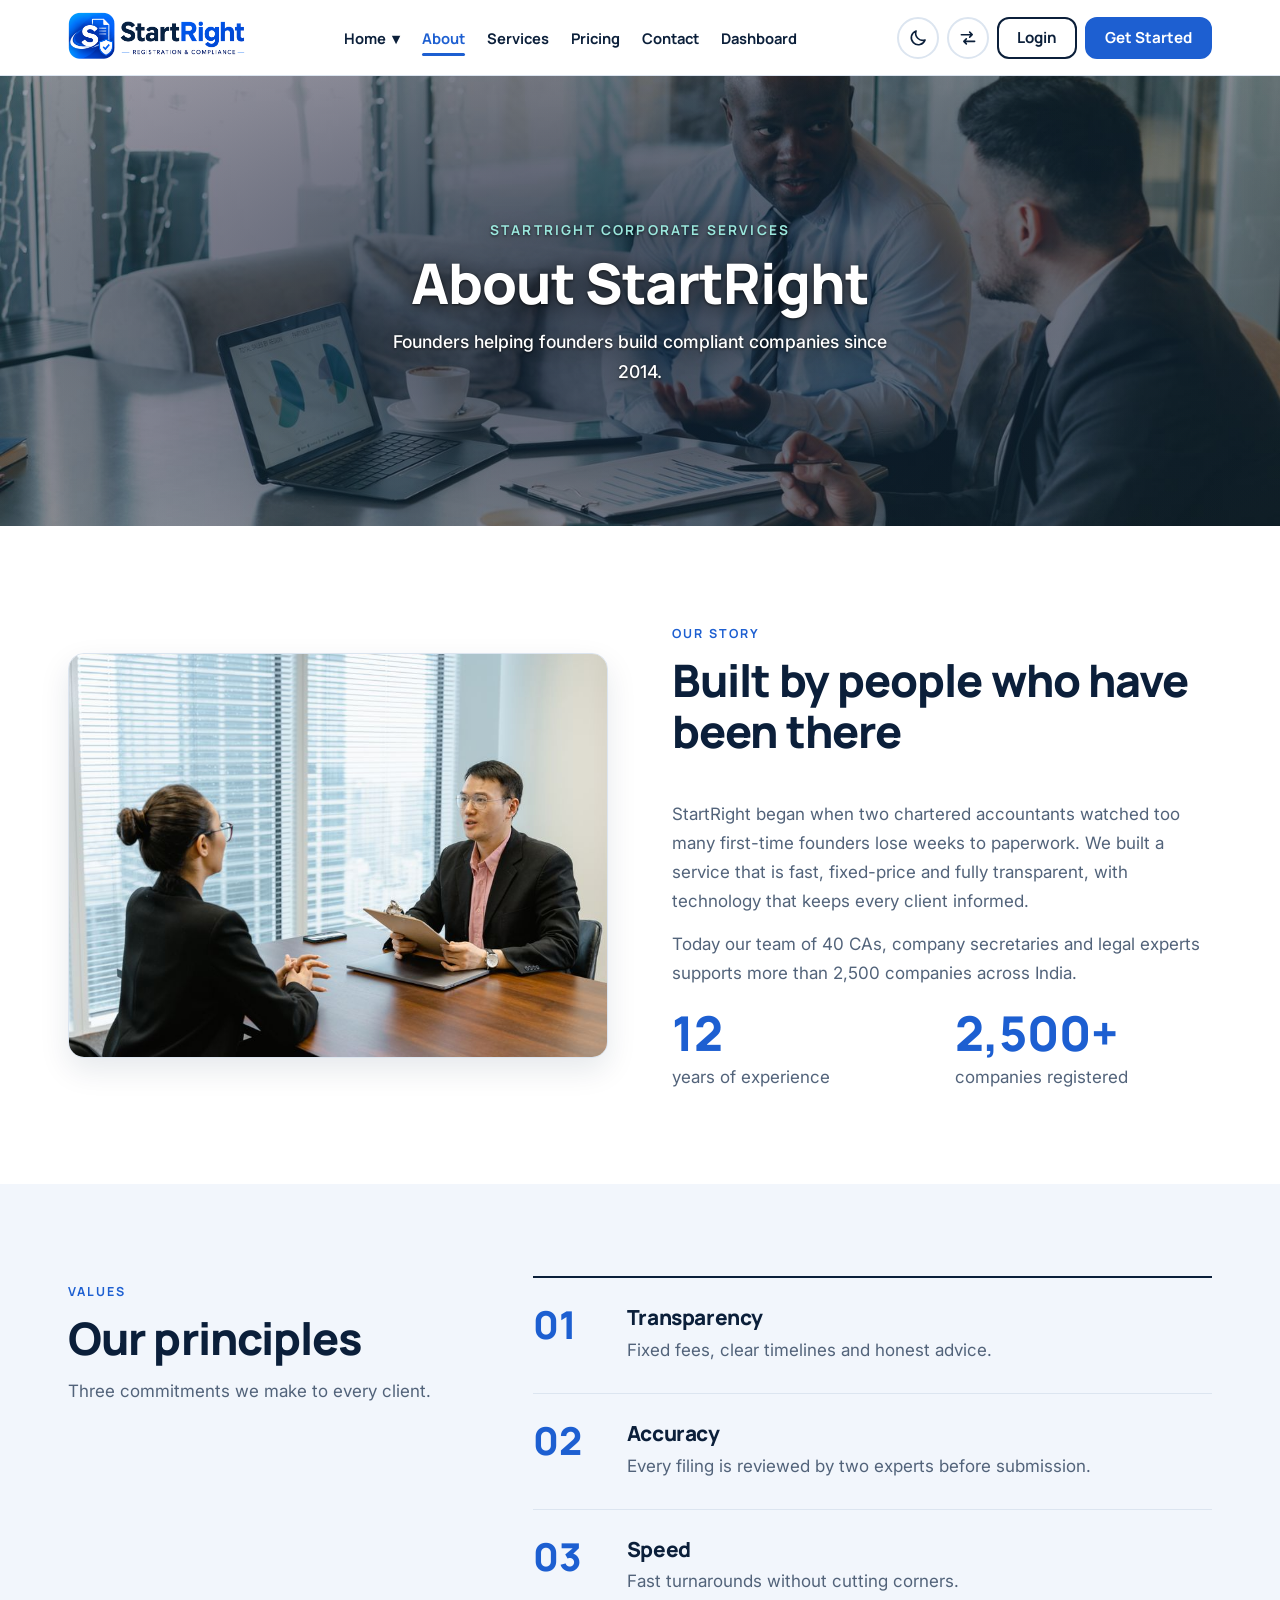
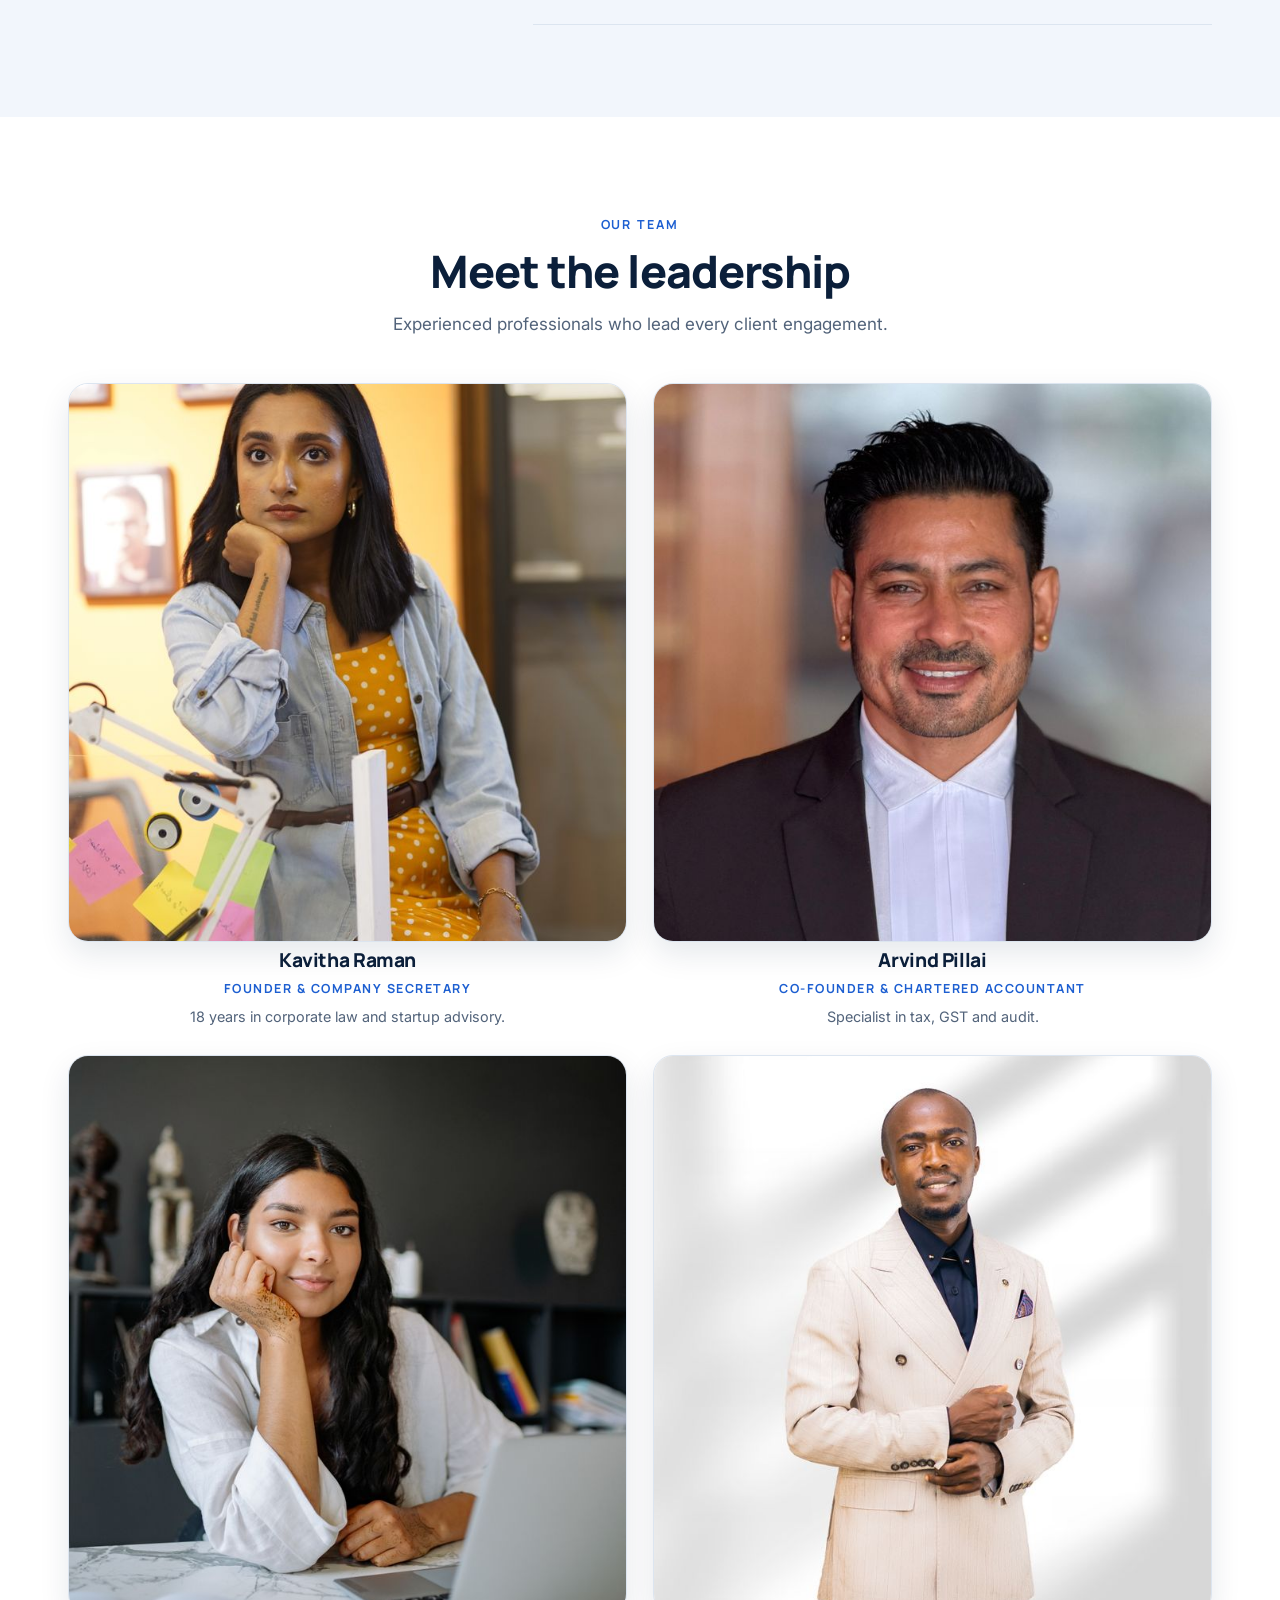
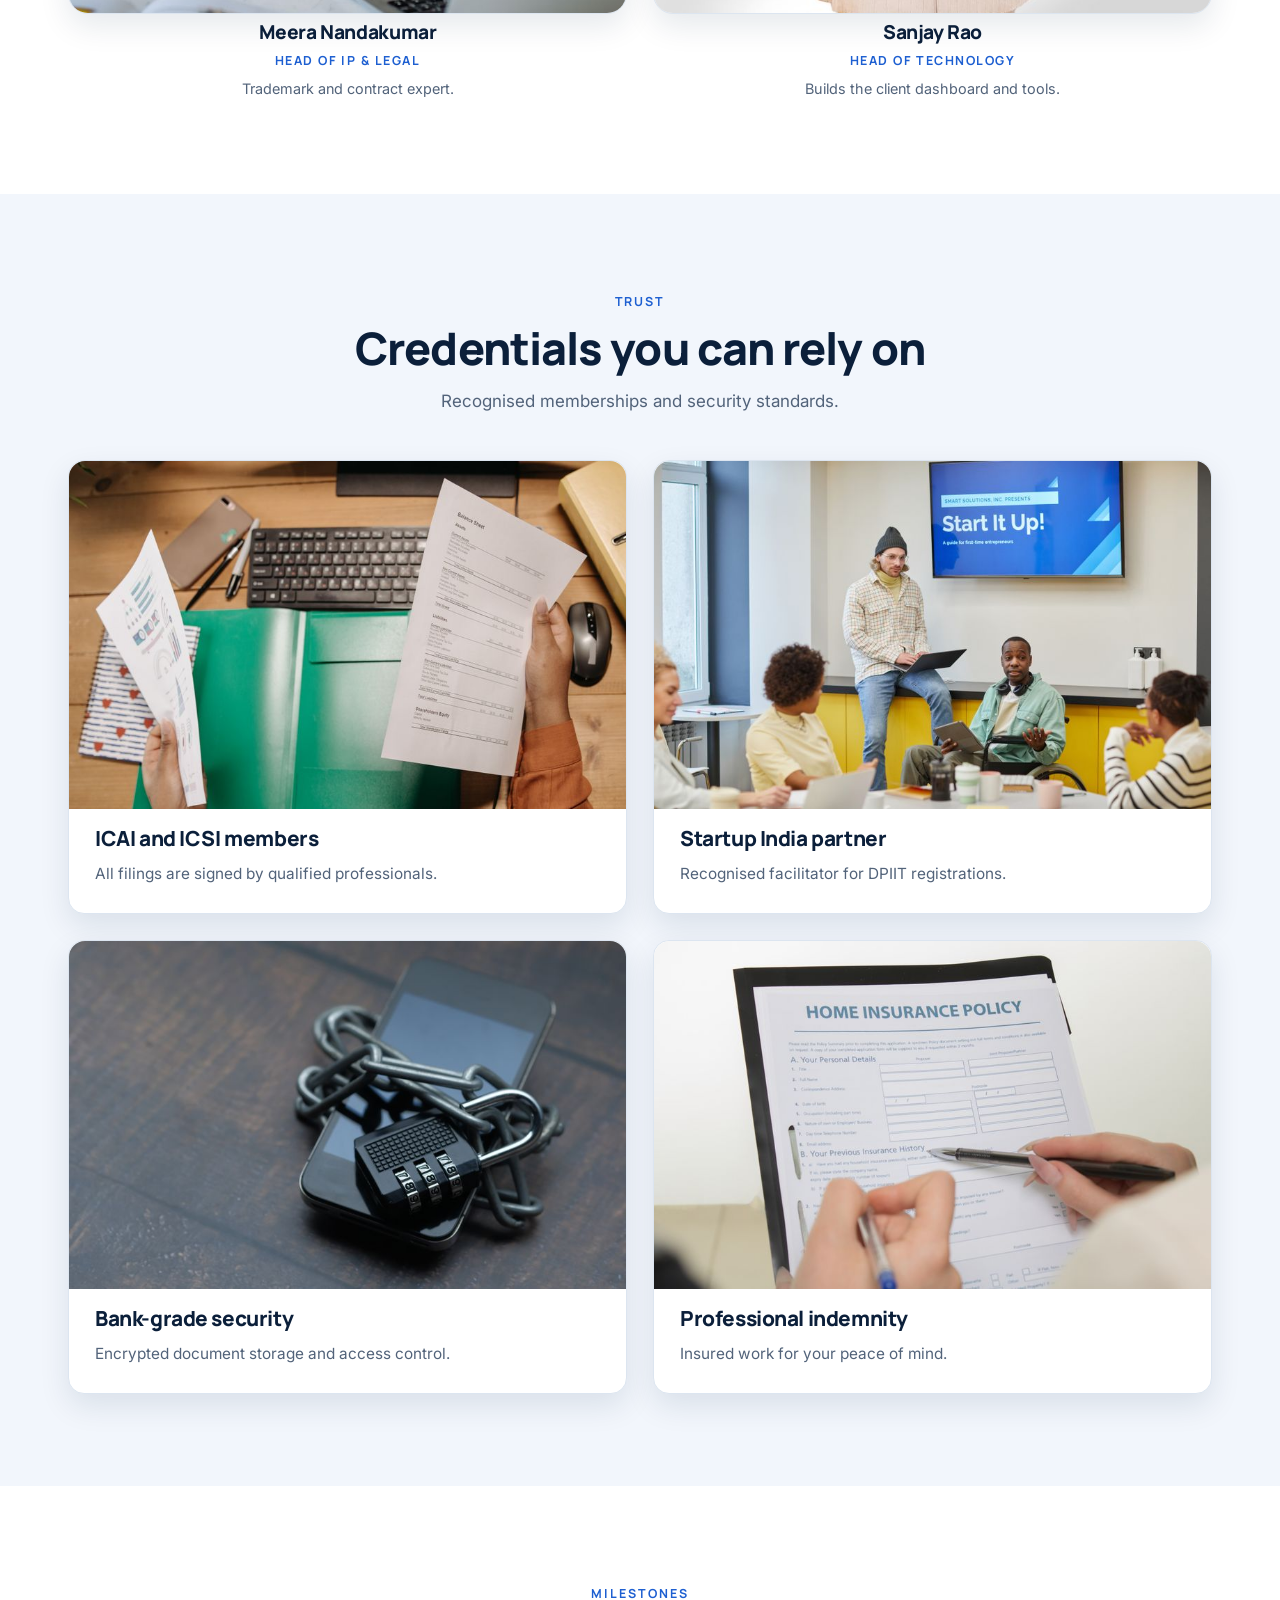
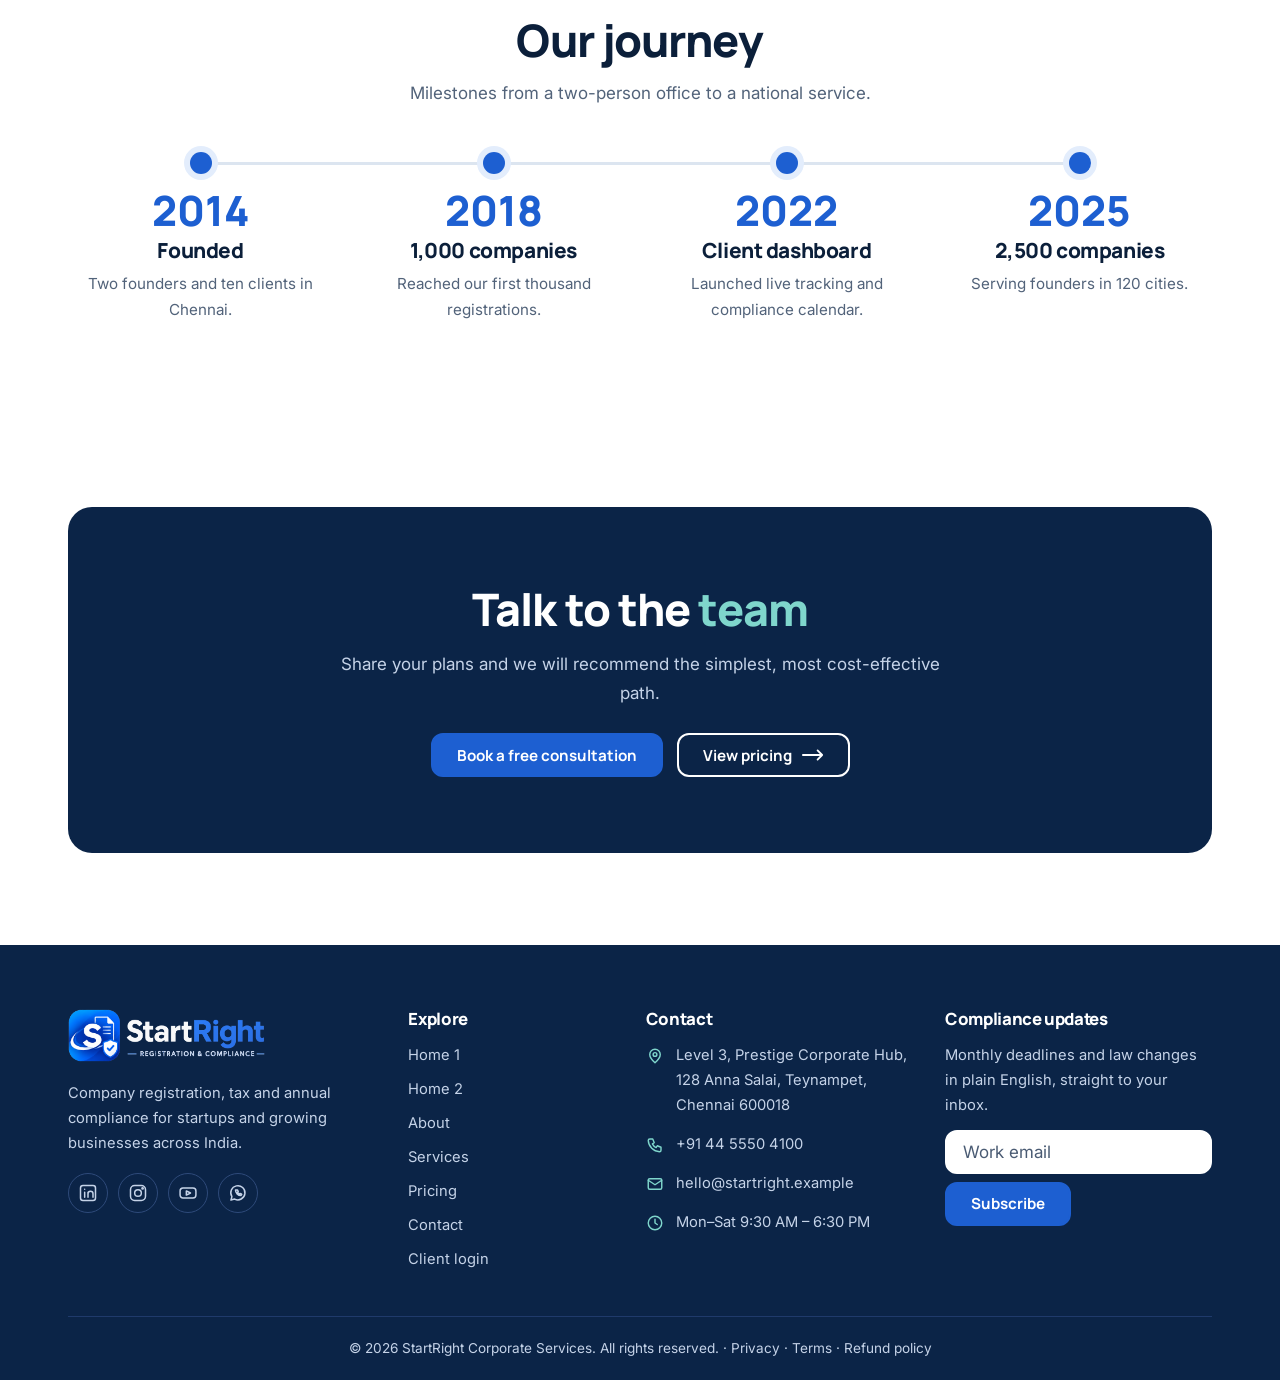
==== commit 186d9c1a: "first commit" ====
--- a/about.html
+++ b/about.html
@@ -16,7 +16,7 @@
 <main>
 <section class="phero l"><div class="bgslot b3" aria-hidden="true"><img src="assets/images/pexels-photo-36766695.jpeg" alt="" loading="eager" decoding="async"></div><div class="wrap"><div class="hp"><span class="eyebrow">StartRight Corporate Services</span><h1>About StartRight</h1><p class="sub">Founders helping founders build compliant companies since 2014.</p></div></div></section>
 <section class="sec "><div class="wrap"><div class="split rev"><div><div class="head l"><span class="eyebrow">Our story</span><br><h2>Built by people who have been there</h2></div><p>StartRight began when two chartered accountants watched too many first-time founders lose weeks to paperwork. We built a service that is fast, fixed-price and fully transparent, with technology that keeps every client informed.</p><p>Today our team of 40 CAs, company secretaries and legal experts supports more than 2,500 companies across India.</p><div class="grid g2" style="margin-top:22px"><div><div class="big">12</div><p style="margin-top:6px">years of experience</p></div><div><div class="big">2,500+</div><p style="margin-top:6px">companies registered</p></div></div></div><img class="ph r43" src="assets/images/pexels-photo-7643735.jpeg" alt="Chartered accountant advising a client on company documents" loading="lazy" decoding="async" width="900" height="675"></div></div></section>
-<section class="sec alt"><div class="wrap"><div class="head"><span class="eyebrow">Values</span><br><h2>Our principles</h2><p>Three commitments we make to every client.</p></div><div class="grid "><div class="card"><div class="ic"><svg viewBox="0 0 24 24" aria-hidden="true"><rect x="4" y="10" width="16" height="11" rx="3"/><path d="M8 10V7a4 4 0 0 1 8 0v3"/></svg></div><h3>Transparency</h3><p>Fixed fees, clear timelines and honest advice.</p></div><div class="card"><div class="ic"><svg viewBox="0 0 24 24" aria-hidden="true"><path d="M12 3 20 6v6c0 5-3.5 8.5-8 9-4.5-.5-8-4-8-9V6z"/><path d="m9 12 2 2 4-4"/></svg></div><h3>Accuracy</h3><p>Every filing is reviewed by two experts before submission.</p></div><div class="card"><div class="ic"><svg viewBox="0 0 24 24" aria-hidden="true"><path d="M5 15c-1 1-1.5 4-1.5 4s3-.5 4-1.5M14 4c3-1 6-1 6-1s0 3-1 6l-6 6-5-5zM9 15l-3-3 4-1M12 18l1 4 4-3"/></svg></div><h3>Speed</h3><p>Fast turnarounds without cutting corners.</p></div></div></div></section>
+<section class="sec alt"><div class="wrap"><div class="rows"><div class="rows-h"><span class="eyebrow">Values</span><h2>Our principles</h2><p>Three commitments we make to every client.</p></div><ol class="rows-l"><li><span class="no">01</span><div><h3>Transparency</h3><p>Fixed fees, clear timelines and honest advice.</p></div></li><li><span class="no">02</span><div><h3>Accuracy</h3><p>Every filing is reviewed by two experts before submission.</p></div></li><li><span class="no">03</span><div><h3>Speed</h3><p>Fast turnarounds without cutting corners.</p></div></li></ol></div></div></section>
 <section class="sec "><div class="wrap"><div class="head"><span class="eyebrow">Our team</span><br><h2>Meet the leadership</h2><p>Experienced professionals who lead every client engagement.</p></div><div class="grid g4"><div class="person"><img class="ph r11" src="assets/images/pexels-photo-18890945.jpeg" alt="Portrait of Kavitha Raman" loading="lazy" decoding="async" width="900" height="900"><h3>Kavitha Raman</h3><span class="role">Founder & Company Secretary</span><p>18 years in corporate law and startup advisory.</p></div><div class="person"><img class="ph r11" src="assets/images/pexels-photo-38889899.jpeg" alt="Portrait of Arvind Pillai" loading="lazy" decoding="async" width="900" height="900"><h3>Arvind Pillai</h3><span class="role">Co-founder & Chartered Accountant</span><p>Specialist in tax, GST and audit.</p></div><div class="person"><img class="ph r11" src="assets/images/pexels-photo-8837809.jpeg" alt="Portrait of Meera Nandakumar" loading="lazy" decoding="async" width="900" height="900"><h3>Meera Nandakumar</h3><span class="role">Head of IP & Legal</span><p>Trademark and contract expert.</p></div><div class="person"><img class="ph r11" src="assets/images/pexels-photo-34521428.jpeg" alt="Portrait of Sanjay Rao" loading="lazy" decoding="async" width="900" height="900"><h3>Sanjay Rao</h3><span class="role">Head of Technology</span><p>Builds the client dashboard and tools.</p></div></div></div></section>
 <section class="sec alt"><div class="wrap"><div class="head"><span class="eyebrow">Trust</span><br><h2>Credentials you can rely on</h2><p>Recognised memberships and security standards.</p></div><div class="grid g4"><div class="card"><div class="thumb"><img src="assets/images/pexels-photo-7658352.jpeg" alt="Chartered accountant reviewing a financial statement" loading="lazy" decoding="async"></div><h3>ICAI and ICSI members</h3><p>All filings are signed by qualified professionals.</p></div><div class="card"><div class="thumb"><img src="assets/images/pexels-photo-7495609.jpeg" alt="Founder presenting to a startup team in an office" loading="lazy" decoding="async"></div><h3>Startup India partner</h3><p>Recognised facilitator for DPIIT registrations.</p></div><div class="card"><div class="thumb"><img src="assets/images/pexels-photo-11391947.jpeg" alt="Smartphone with a security lock for protected data" loading="lazy" decoding="async"></div><h3>Bank-grade security</h3><p>Encrypted document storage and access control.</p></div><div class="card"><div class="thumb"><img src="assets/images/pexels-photo-7736032.jpeg" alt="Insurance policy document for professional indemnity" loading="lazy" decoding="async"></div><h3>Professional indemnity</h3><p>Insured work for your peace of mind.</p></div></div></div></section>
 <section class="sec "><div class="wrap"><div class="head"><span class="eyebrow">Milestones</span><br><h2>Our journey</h2><p>Milestones from a two-person office to a national service.</p></div><div class="mile"><div class="m"><span class="yr">2014</span><h3>Founded</h3><p>Two founders and ten clients in Chennai.</p></div><div class="m"><span class="yr">2018</span><h3>1,000 companies</h3><p>Reached our first thousand registrations.</p></div><div class="m"><span class="yr">2022</span><h3>Client dashboard</h3><p>Launched live tracking and compliance calendar.</p></div><div class="m"><span class="yr">2025</span><h3>2,500 companies</h3><p>Serving founders in 120 cities.</p></div></div></div></div></section>
--- a/assets/css/style.css
+++ b/assets/css/style.css
@@ -276,3 +276,61 @@
 .auth-img .bgslot::after{background:linear-gradient(90deg,rgba(6,22,46,.72) 0%,rgba(6,22,46,.4) 100%)}
 .phero h1,.hero2 h1,.phero .sub,.hero2 .lead,.phero .eyebrow,.hero2 .eyebrow,.auth-img h2,.auth-img li,.auth-img .eyebrow{text-shadow:0 1px 3px rgba(0,0,0,.65),0 3px 22px rgba(0,0,0,.7)}
 .phero.f .hp{background:rgba(6,22,46,.5)}
+
+/* ===== home 2: comparison charts ===== */
+.cmp-leg{display:grid;grid-template-columns:repeat(4,minmax(0,1fr));gap:14px;margin-bottom:22px}
+.cmp-leg button{text-align:start;background:var(--surface);border:2px solid var(--line);border-radius:14px;padding:14px 16px;display:grid;gap:2px;cursor:pointer;color:var(--ink);font:inherit;transition:border-color .2s,transform .15s}
+.cmp-leg button:hover{transform:translateY(-2px);border-color:var(--c)}.cmp-leg button b{display:flex;gap:8px;align-items:center;font:800 1rem Manrope,sans-serif}.cmp-leg i{width:12px;height:12px;border-radius:4px;background:var(--c);flex:none}.cmp-leg small{color:var(--muted);font-size:.85rem}
+.cmp-leg button[aria-pressed=true]{border-color:var(--c);box-shadow:0 0 0 3px color-mix(in srgb,var(--c) 22%,transparent)}
+.cmp-grid{display:grid;grid-template-columns:repeat(2,minmax(0,1fr));gap:20px}
+.cmp-card{background:var(--surface);border:1px solid var(--line);border-radius:var(--r);padding:24px;box-shadow:var(--sh)}.cmp-card h3{font-size:1.1rem;margin-bottom:12px}
+.cmp .b{display:grid;grid-template-columns:128px minmax(0,1fr) 88px;gap:12px;align-items:center;margin:10px 0;transition:opacity .25s}
+.cmp .b .n{font-size:.85rem;font-weight:600;color:var(--muted);line-height:1.25}.cmp .b .t{height:14px;border-radius:99px;background:var(--alt2);overflow:hidden}
+.cmp .b .t i{display:block;height:100%;width:var(--v);background:var(--c);border-radius:99px;transform-origin:left;animation:cmpgrow .8s ease-out both}
+.cmp .b>b{font:700 .88rem Manrope,sans-serif;text-align:end}
+.cmp.f .b{opacity:.22}.cmp.f .b.hi{opacity:1}
+.cmp-note{margin-top:18px;color:var(--muted);font-size:.9rem;text-align:center}
+@keyframes cmpgrow{from{transform:scaleX(0)}}@media(prefers-reduced-motion:reduce){.cmp .b .t i{animation:none}}
+@media(max-width:1100px){.cmp-leg{grid-template-columns:repeat(2,minmax(0,1fr))}}
+@media(max-width:900px){.cmp-grid{grid-template-columns:minmax(0,1fr)}}
+@media(max-width:420px){.cmp .b{grid-template-columns:minmax(0,1fr) auto}.cmp .b .t{grid-column:1/-1;order:3}.cmp-leg{grid-template-columns:minmax(0,1fr)}}
+/* ===== home 2: image cards with overlay text ===== */
+.pgrid{display:grid;grid-template-columns:repeat(6,minmax(0,1fr));gap:24px}
+.pc{position:relative;grid-column:span 2;min-height:340px;display:flex;align-items:flex-end;border-radius:24px;overflow:hidden;color:#fff;isolation:isolate;background:var(--navy)}
+.pc:nth-child(n+4){grid-column:span 3;min-height:380px}
+.pc img{position:absolute;inset:0;width:100%;height:100%;object-fit:cover;z-index:-2;transition:transform .6s}
+.pc::after{content:"";position:absolute;inset:0;z-index:-1;background:linear-gradient(180deg,rgba(6,22,46,.05) 25%,rgba(6,22,46,.86) 100%)}
+.pc:hover img{transform:scale(1.06)}.pc-b{padding:28px;display:grid;gap:8px}.pc h3{color:#fff;font-size:1.5rem}.pc p{color:#EAF1FB;font-size:.98rem;max-width:44ch}
+.pc .more{display:inline-flex;gap:8px;align-items:center;font:700 .92rem Manrope,sans-serif;color:#7FD6CC;margin-top:4px}.pc:hover .more .arr{transform:translateX(4px)}.pc .arr{transition:transform .2s}
+@media(max-width:900px){.pgrid{grid-template-columns:repeat(2,minmax(0,1fr))}.pc,.pc:nth-child(n+4){grid-column:span 1;min-height:300px}.pc:last-child{grid-column:1/-1}}
+@media(max-width:600px){.pgrid{grid-template-columns:minmax(0,1fr)}.pc:last-child{grid-column:auto}}
+/* ===== about: numbered principle rows (no icon cards) ===== */
+.rows{display:grid;grid-template-columns:minmax(0,.8fr) minmax(0,1.4fr);gap:clamp(28px,6vw,84px);align-items:start}
+.rows-h{position:sticky;top:110px}.rows-h p{color:var(--muted);margin-top:14px}.rows-h .eyebrow{margin-bottom:12px}
+.rows-l{list-style:none;padding:0;border-top:2px solid var(--ink)}.rows-l li{display:grid;grid-template-columns:76px minmax(0,1fr);gap:18px;padding:28px 0;border-bottom:1px solid var(--line)}
+.rows-l .no{font:800 2.4rem/1 Manrope,sans-serif;color:var(--blueT)}.rows-l h3{margin-bottom:6px}.rows-l p{color:var(--muted)}
+@media(max-width:900px){.rows{grid-template-columns:minmax(0,1fr)}.rows-h{position:static}}
+/* ===== pricing: promise panel ===== */
+.promise{display:grid;grid-template-columns:minmax(0,.9fr) minmax(0,1.3fr);gap:clamp(24px,5vw,64px);align-items:center;background:var(--navy);color:#fff;border-radius:24px;padding:clamp(28px,5vw,60px)}
+.promise h2{color:#fff}.promise .eyebrow{color:#7FD6CC}.promise .pr-h p{color:#C5D3E8;margin-top:12px}
+.pr-l{list-style:none;padding:0;display:grid;gap:0}.pr-l li{position:relative;padding:20px 0 20px 52px;border-bottom:1px solid rgba(255,255,255,.18)}.pr-l li:last-child{border:0}
+.pr-l li::before{content:"";position:absolute;inset-inline-start:0;top:22px;width:30px;height:30px;border-radius:50%;background:#0FA394 url("data:image/svg+xml,%3Csvg xmlns='http://www.w3.org/2000/svg' viewBox='0 0 24 24' fill='none' stroke='%23fff' stroke-width='3.2' stroke-linecap='round' stroke-linejoin='round'%3E%3Cpath d='M6 12.5l4 4 8-9'/%3E%3C/svg%3E") center/16px no-repeat}
+.pr-l h3{color:#fff;font-size:1.2rem}.pr-l p{color:#C5D3E8;margin-top:4px}
+@media(max-width:900px){.promise{grid-template-columns:minmax(0,1fr)}}
+/* ===== contact: one divided strip (no icon cards) ===== */
+.strip{display:grid;grid-template-columns:repeat(4,minmax(0,1fr));gap:1px;background:var(--line);border:1px solid var(--line);border-radius:20px;box-shadow:var(--sh);overflow:hidden}
+.strip>div{background:var(--surface);padding:30px 28px;display:grid;align-content:start;gap:10px}
+.strip span{font:700 .78rem Manrope,sans-serif;letter-spacing:.16em;text-transform:uppercase;color:var(--blueT)}
+.strip p{font:700 1.08rem/1.45 Manrope,sans-serif;color:var(--ink);overflow-wrap:anywhere}.strip a:hover{color:var(--blueT)}
+@media(max-width:1100px){.strip{grid-template-columns:repeat(2,minmax(0,1fr))}}@media(max-width:560px){.strip{grid-template-columns:minmax(0,1fr)}}
+
+/* ===== contact: horizontal icon cards (2 x 2) ===== */
+.cc-grid{display:grid;grid-template-columns:repeat(2,minmax(0,1fr));gap:22px;max-width:960px;margin-inline:auto}
+.cc{display:grid;grid-template-columns:68px minmax(0,1fr);gap:20px;align-items:center;background:var(--surface);border:1px solid var(--line);border-radius:var(--r);padding:26px 28px;box-shadow:var(--sh);transition:transform .2s,border-color .2s}
+.cc:hover{transform:translateY(-4px);border-color:var(--blue)}.cc .ic{width:68px;height:68px;border-radius:18px}.cc .ic svg{width:30px;height:30px}
+.cc h3{font-size:1.2rem;margin-bottom:4px}.cc p{color:var(--ink);font-weight:500;font-size:1.02rem;line-height:1.55;overflow-wrap:anywhere}.cc a:hover{color:var(--blueT)}
+@media(max-width:700px){.cc-grid{grid-template-columns:minmax(0,1fr)}.cc{padding:20px}}
+/* ===== comparison charts: dimmed rows stay readable ===== */
+.cmp.f .b{opacity:1}.cmp.f .b:not(.hi) .t i{opacity:.28}.cmp.f .b:not(.hi) .n,.cmp.f .b:not(.hi)>b{color:var(--muted);opacity:.9}
+.cmp .b .n{color:var(--ink);opacity:.85}.cmp.f .b.hi .n,.cmp.f .b.hi>b{color:var(--ink);opacity:1}
+.cmp .b>b{color:var(--ink)}.cmp .b .t{background:var(--alt2);box-shadow:inset 0 0 0 1px var(--line)}
